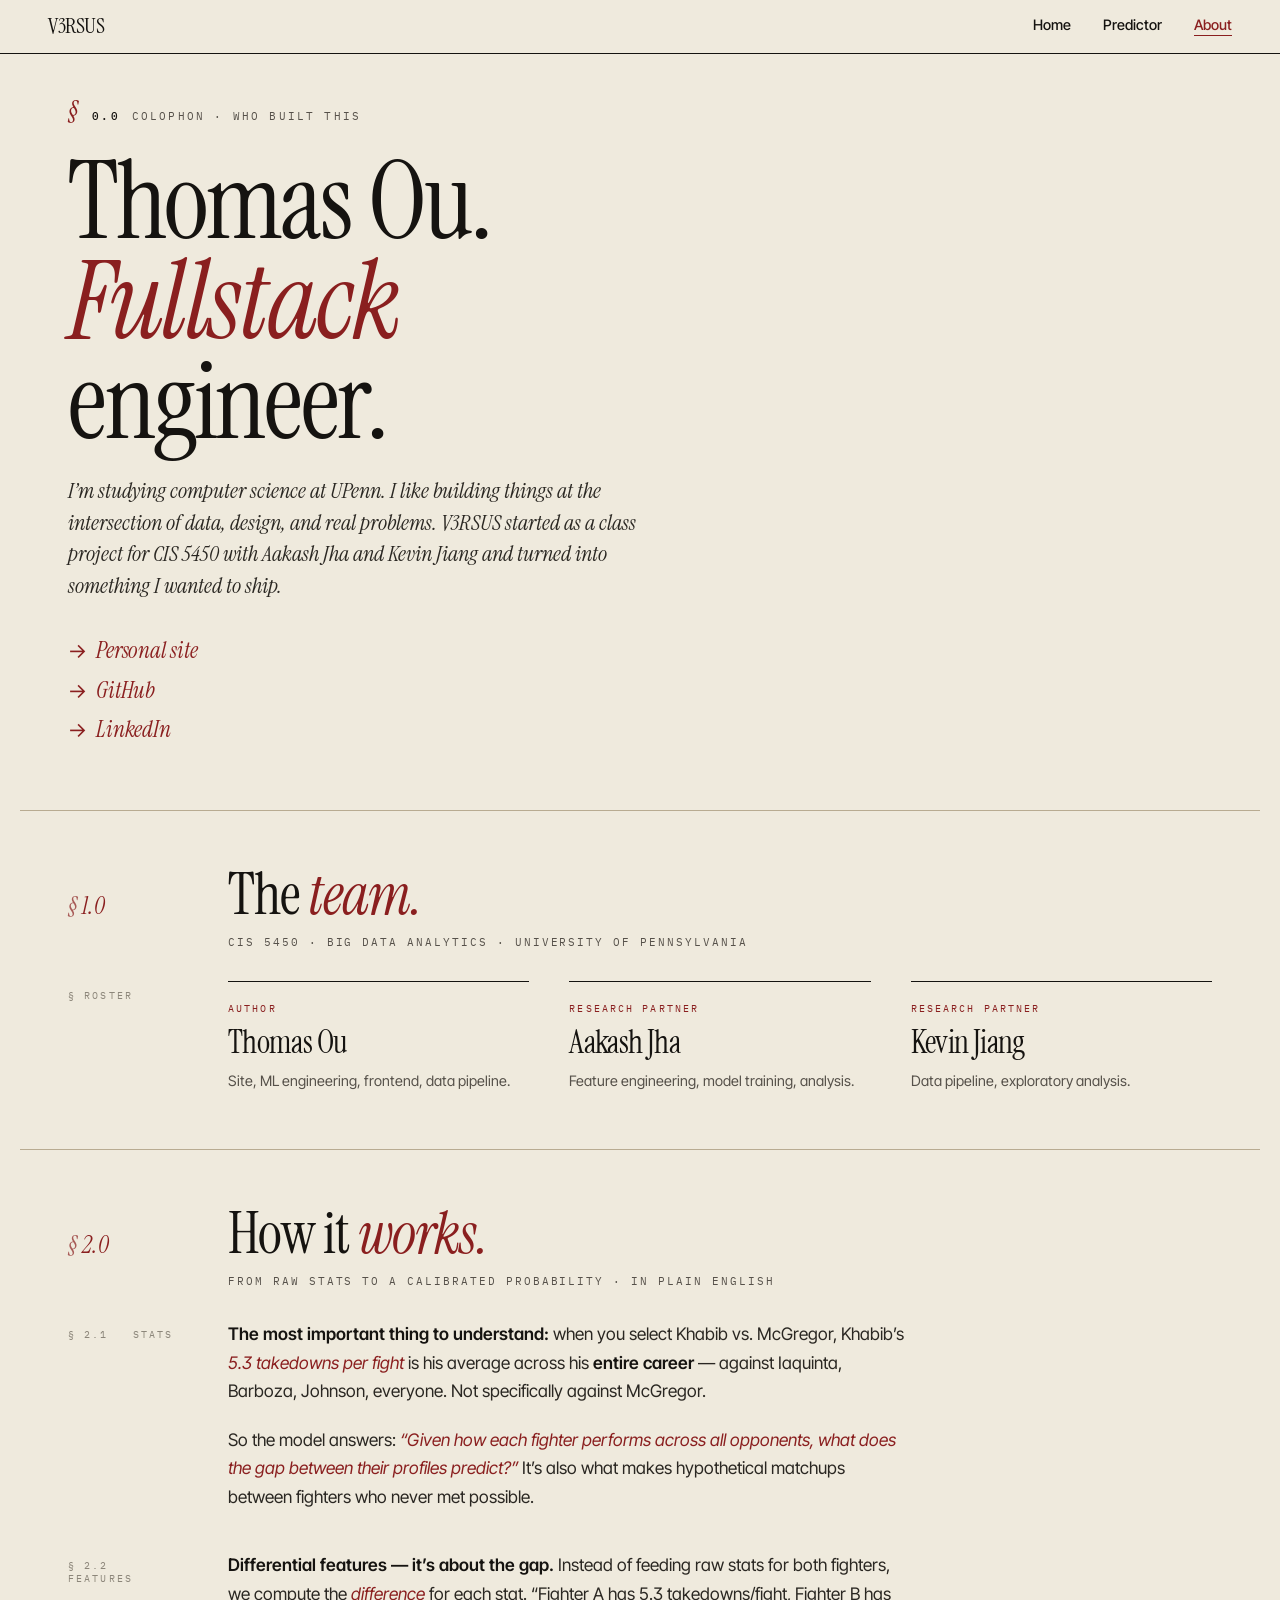
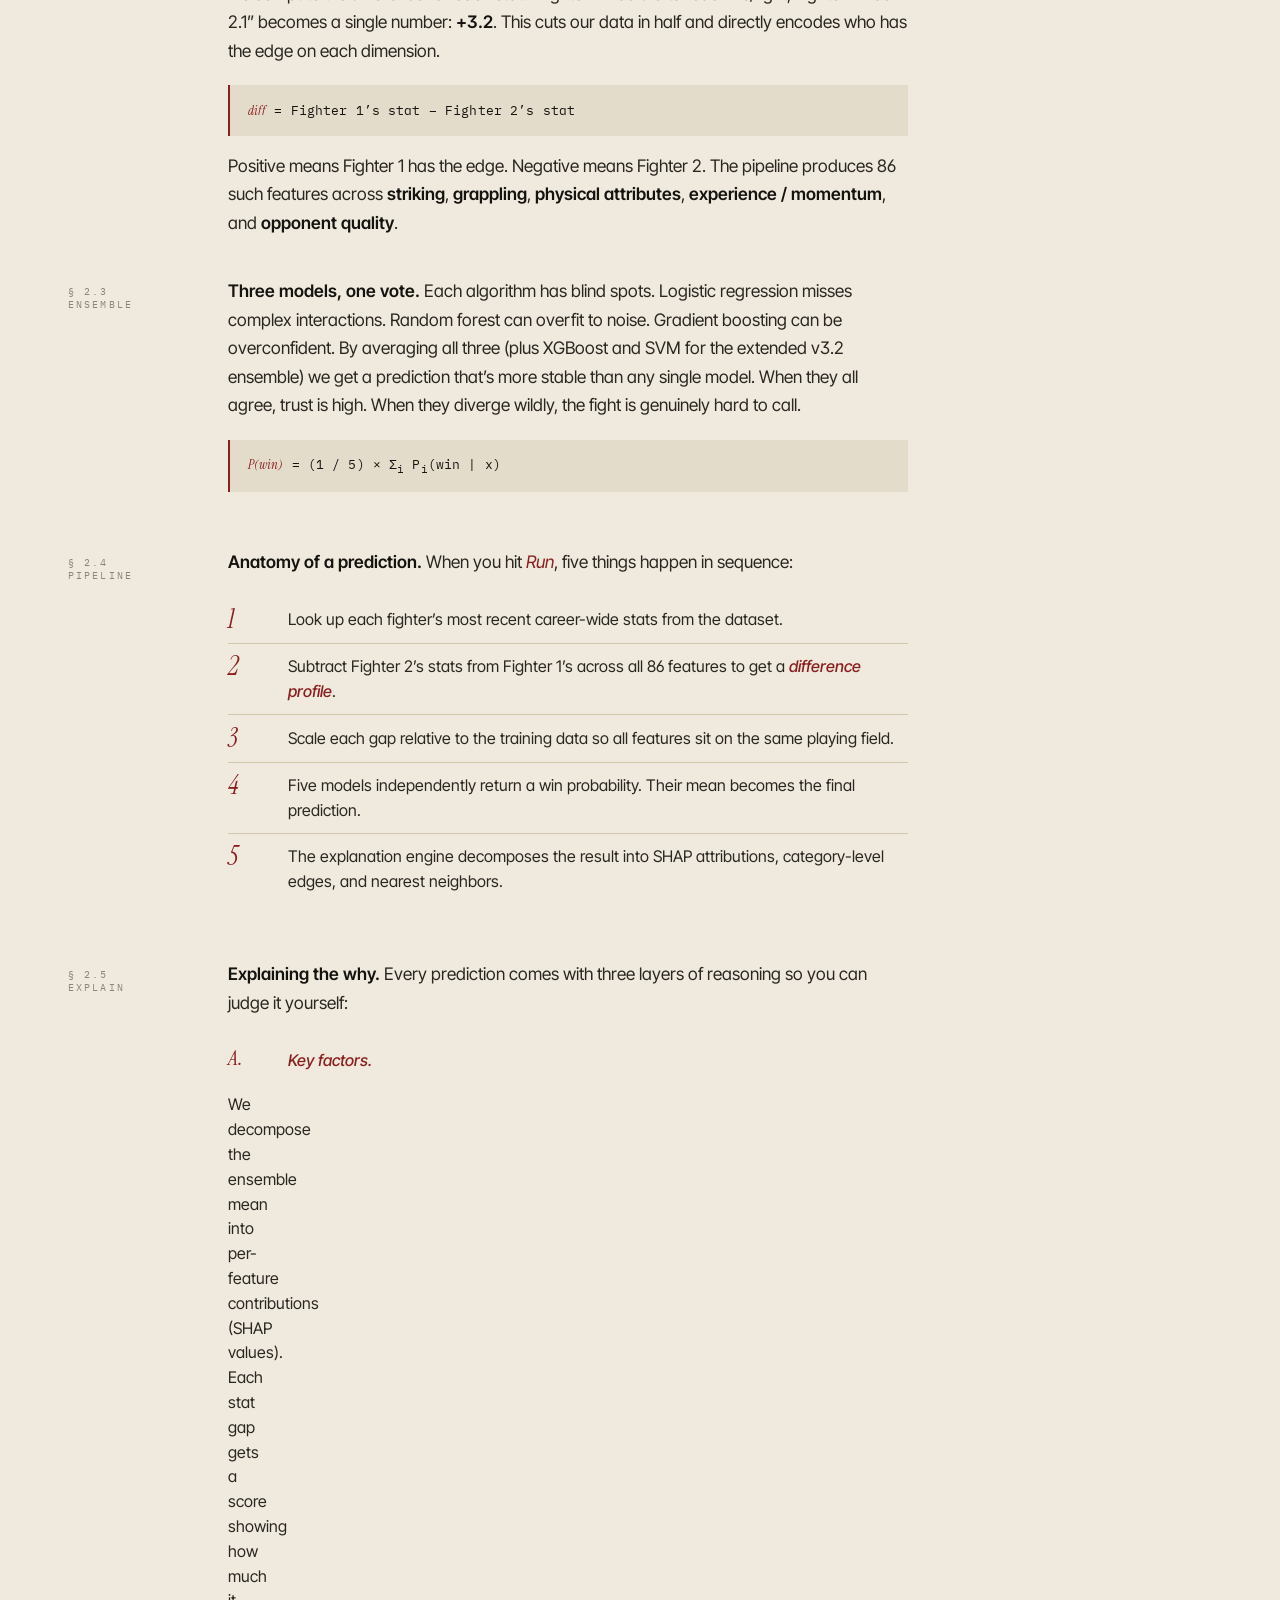
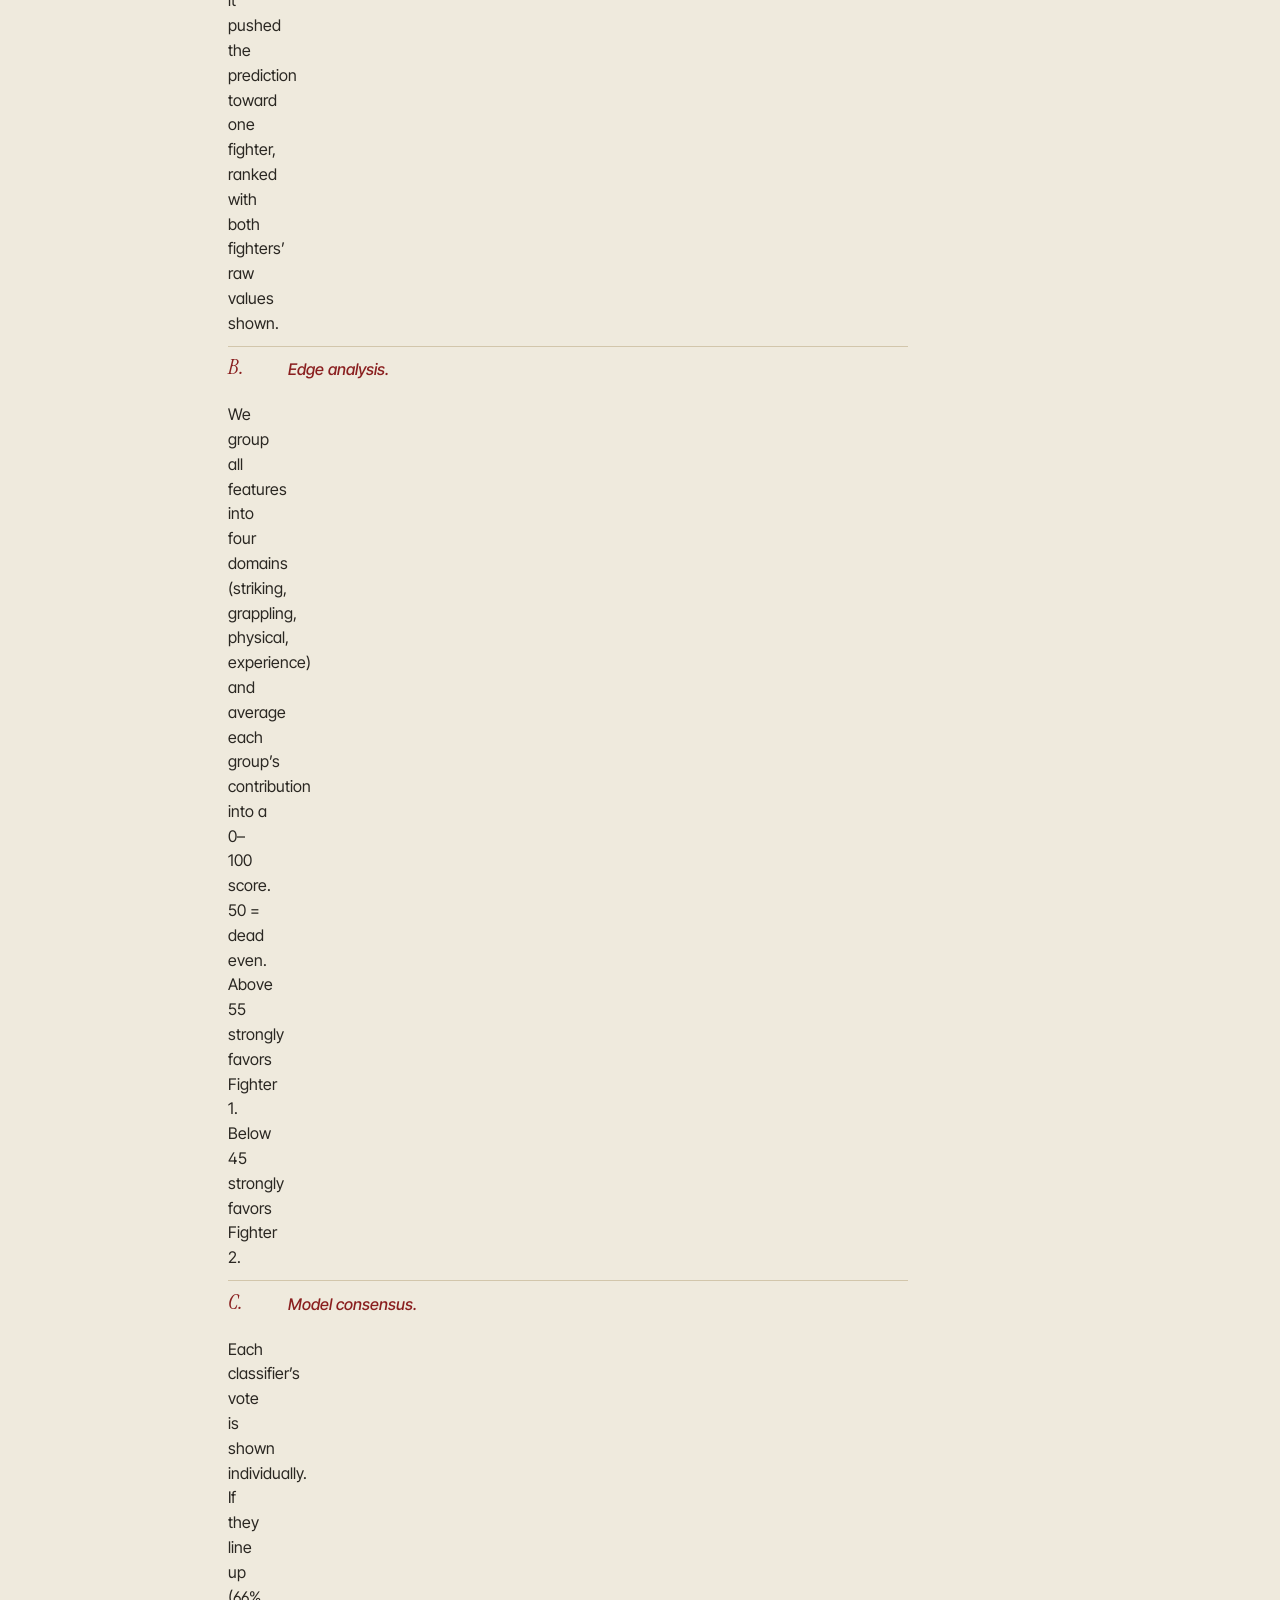
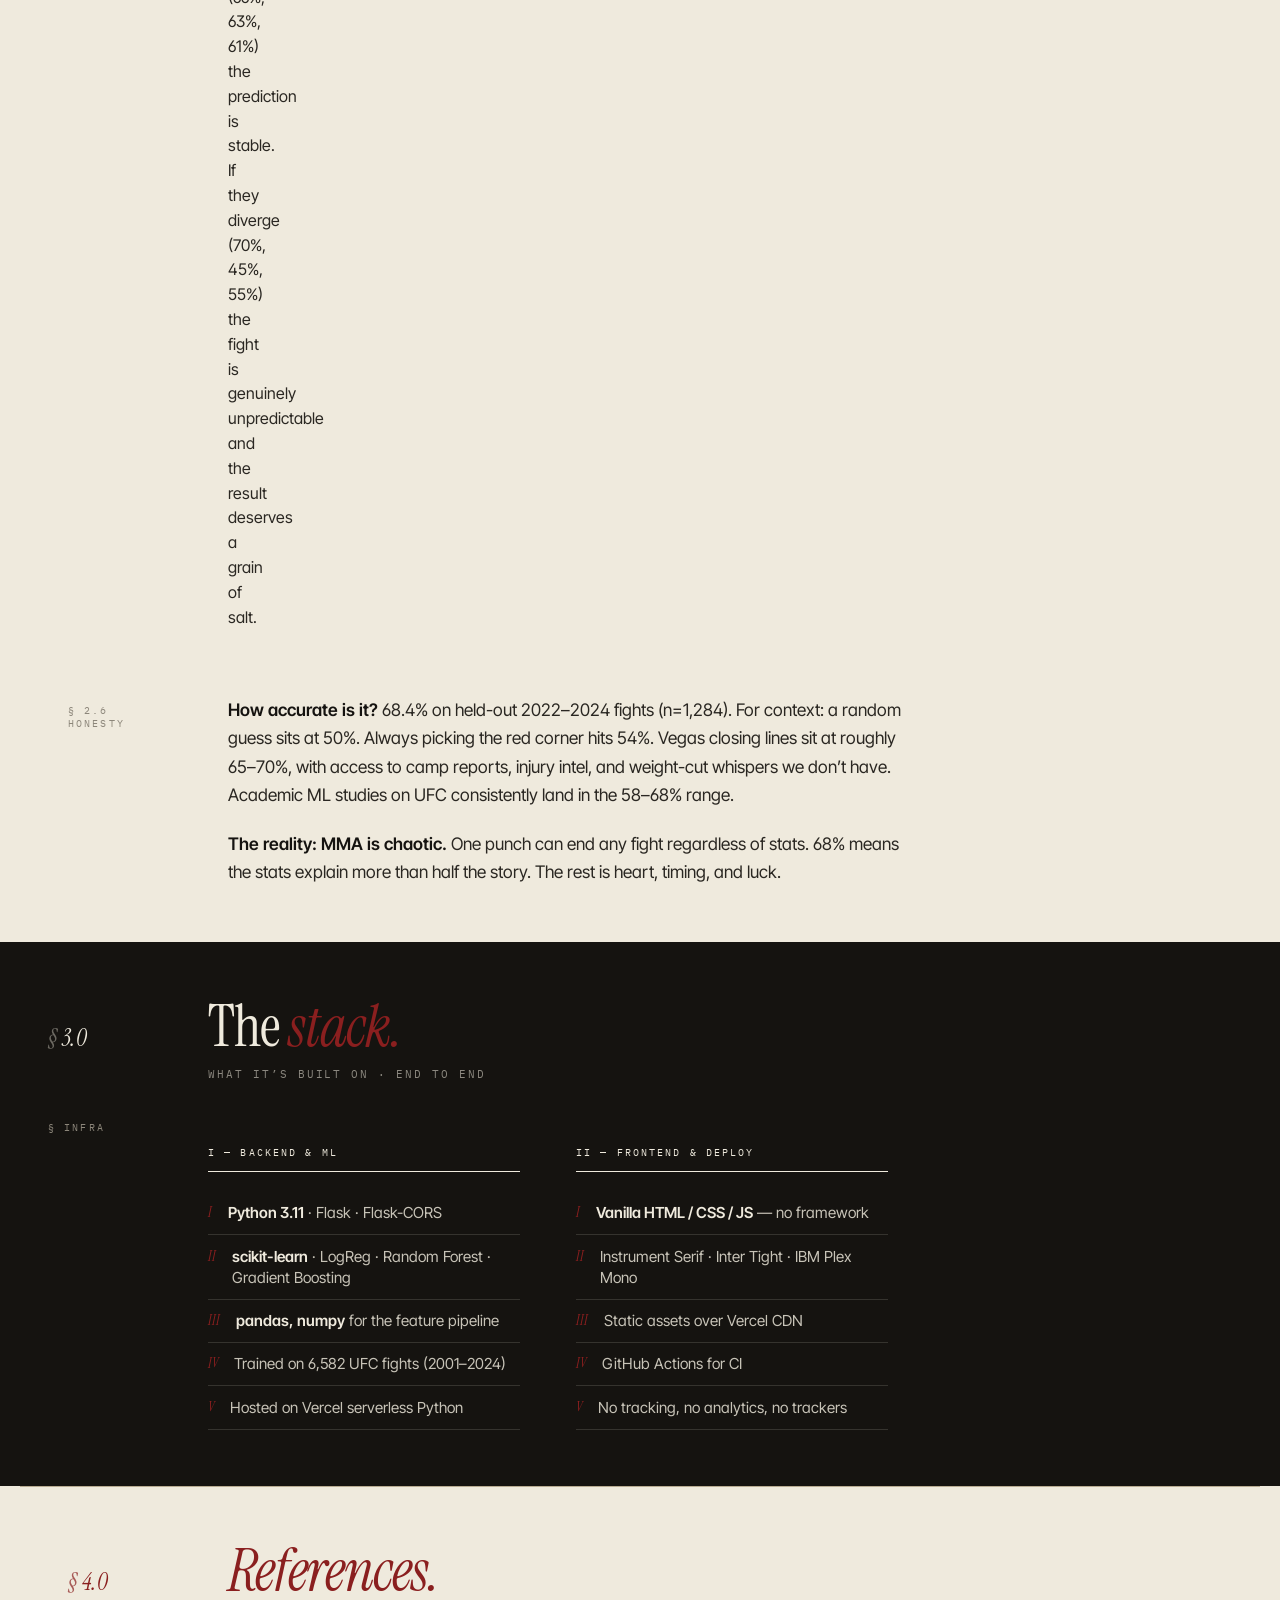
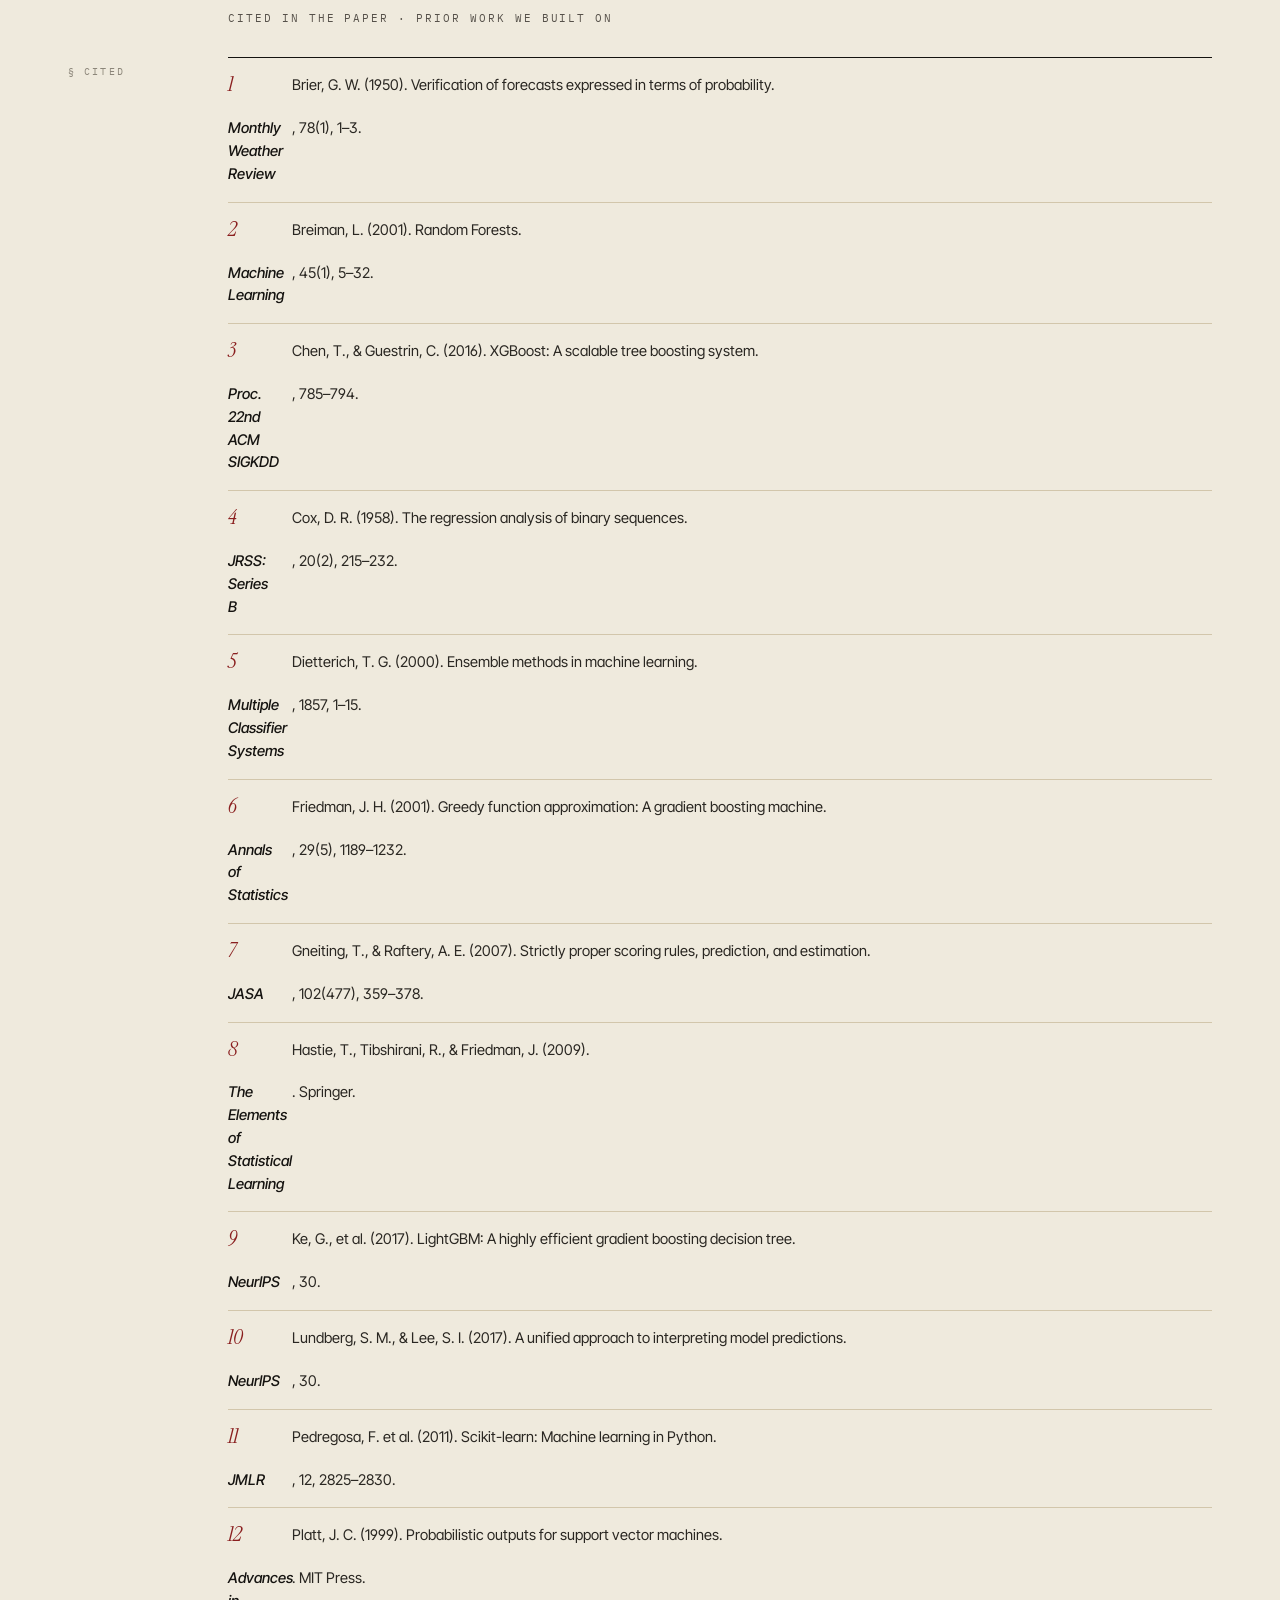
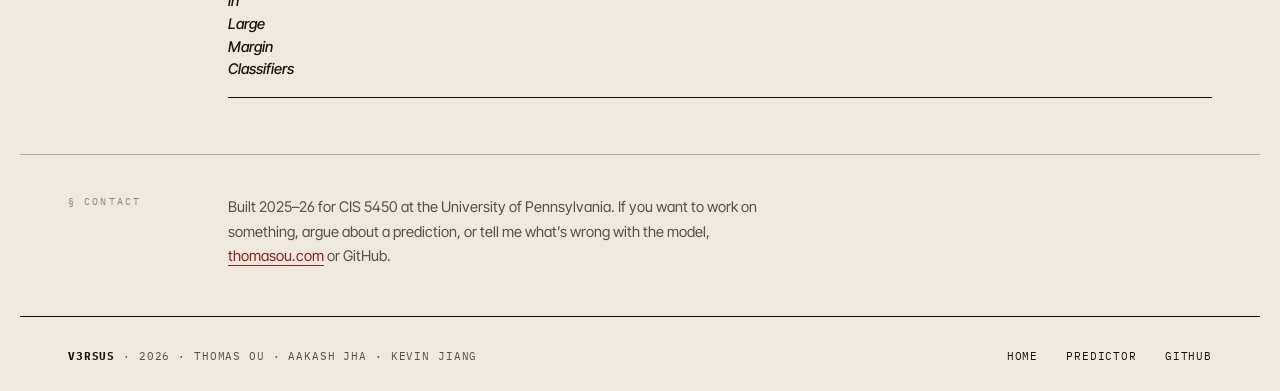
==== public/about.html @ 52c4ec08 "ui redesign" ====
<!DOCTYPE html>
<html lang="en">
<head>
    <meta charset="UTF-8">
    <meta name="viewport" content="width=device-width, initial-scale=1.0">
    <title>V3RSUS — About, How It Works, References</title>
    <meta name="description" content="About V3RSUS — the team, the methodology, the stack, and references.">
    <link rel="canonical" href="https://v3rsus.vercel.app/about.html">
    <meta property="og:title" content="V3RSUS — About">
    <meta property="og:description" content="About V3RSUS — the team, the methodology, the stack, and references.">
    <meta property="og:type" content="website">
    <meta property="og:url" content="https://v3rsus.vercel.app/about.html">
    <meta property="og:site_name" content="V3RSUS">
    <link rel="preconnect" href="https://fonts.googleapis.com">
    <link rel="preconnect" href="https://fonts.gstatic.com" crossorigin>
    <link href="https://fonts.googleapis.com/css2?family=IBM+Plex+Mono:wght@400;500;700&family=Instrument+Serif:ital@0;1&family=Inter+Tight:wght@400;500;600;700&display=swap" rel="stylesheet">
    <link rel="icon" type="image/svg+xml" href="icon.svg">
    <link rel="stylesheet" href="home.css">
    <script src="scroll-anim.js" defer></script>
</head>
<body>

<!-- MASTHEAD -->
<header class="mast">
    <a href="/" class="mast-brand">V3RSUS</a>
    <nav class="mast-nav">
        <a href="/">Home</a>
        <a href="predict.html">Predictor</a>
        <a href="about.html" class="current">About</a>
    </nav>
</header>


<!-- HERO -->
<section class="hero">
    <div class="hero-label">
        <span class="hero-label-sym">&sect;</span>
        <span class="hero-label-id">0.0</span>
        <span>Colophon &middot; Who Built This</span>
    </div>

    <h1 class="hero-title">
        Thomas Ou.<br>
        <em>Fullstack</em><br>
        engineer.
    </h1>

    <p class="hero-standfirst">
        I&rsquo;m studying computer science at UPenn. I like building things at the intersection of data, design, and real problems. V3RSUS started as a class project for CIS 5450 with Aakash Jha and Kevin Jiang and turned into something I wanted to ship.
    </p>

    <div class="hero-actions">
        <a href="https://thomasou.com" target="_blank" rel="noopener" class="link-big">Personal site</a>
        <a href="https://github.com/Smokeybear10" target="_blank" rel="noopener" class="link-big">GitHub</a>
        <a href="https://www.linkedin.com/in/thomasou0" target="_blank" rel="noopener" class="link-big">LinkedIn</a>
    </div>
</section>


<!-- § 1.0 — THE TEAM -->
<section class="spread reveal">
    <div class="spread-head">
        <div class="spread-num">1.0</div>
        <div>
            <h2 class="spread-headline">The <em>team.</em></h2>
            <div class="spread-sub">CIS 5450 &middot; Big Data Analytics &middot; University of Pennsylvania</div>
        </div>
    </div>

    <div class="spread-body">
        <span>&sect; roster</span>
        <div class="team-grid">
            <div class="team-card">
                <div class="team-role">Author</div>
                <div class="team-name">Thomas Ou</div>
                <div class="team-note">Site, ML engineering, frontend, data pipeline.</div>
            </div>
            <div class="team-card">
                <div class="team-role">Research Partner</div>
                <div class="team-name">Aakash Jha</div>
                <div class="team-note">Feature engineering, model training, analysis.</div>
            </div>
            <div class="team-card">
                <div class="team-role">Research Partner</div>
                <div class="team-name">Kevin Jiang</div>
                <div class="team-note">Data pipeline, exploratory analysis.</div>
            </div>
        </div>
    </div>
</section>


<!-- § 2.0 — HOW IT WORKS -->
<section class="spread reveal">
    <div class="spread-head">
        <div class="spread-num">2.0</div>
        <div>
            <h2 class="spread-headline">How it <em>works.</em></h2>
            <div class="spread-sub">from raw stats to a calibrated probability &middot; in plain english</div>
        </div>
    </div>

    <div class="spread-body">
        <span>&sect; 2.1 &nbsp; stats</span>
        <div class="prose">
            <p>
                <strong>The most important thing to understand:</strong> when you select Khabib vs. McGregor, Khabib&rsquo;s <em>5.3 takedowns per fight</em> is his average across his <strong>entire career</strong> &mdash; against Iaquinta, Barboza, Johnson, everyone. Not specifically against McGregor.
            </p>
            <p>
                So the model answers: <em>&ldquo;Given how each fighter performs across all opponents, what does the gap between their profiles predict?&rdquo;</em> It&rsquo;s also what makes hypothetical matchups between fighters who never met possible.
            </p>
        </div>
    </div>

    <div class="spread-body" style="margin-top: 2.5rem">
        <span>&sect; 2.2 &nbsp; features</span>
        <div class="prose">
            <p>
                <strong>Differential features &mdash; it&rsquo;s about the gap.</strong> Instead of feeding raw stats for both fighters, we compute the <em>difference</em> for each stat. &ldquo;Fighter A has 5.3 takedowns/fight, Fighter B has 2.1&rdquo; becomes a single number: <strong>+3.2</strong>. This cuts our data in half and directly encodes who has the edge on each dimension.
            </p>
            <div class="meth-formula" style="margin: 1rem 0;"><span>diff</span> = Fighter 1&rsquo;s stat &minus; Fighter 2&rsquo;s stat</div>
            <p>
                Positive means Fighter 1 has the edge. Negative means Fighter 2. The pipeline produces 86 such features across <strong>striking</strong>, <strong>grappling</strong>, <strong>physical attributes</strong>, <strong>experience / momentum</strong>, and <strong>opponent quality</strong>.
            </p>
        </div>
    </div>

    <div class="spread-body" style="margin-top: 2.5rem">
        <span>&sect; 2.3 &nbsp; ensemble</span>
        <div class="prose">
            <p>
                <strong>Three models, one vote.</strong> Each algorithm has blind spots. Logistic regression misses complex interactions. Random forest can overfit to noise. Gradient boosting can be overconfident. By averaging all three (plus XGBoost and SVM for the extended v3.2 ensemble) we get a prediction that&rsquo;s more stable than any single model. When they all agree, trust is high. When they diverge wildly, the fight is genuinely hard to call.
            </p>
            <div class="meth-formula" style="margin: 1rem 0;"><span>P(win)</span> = (1 / 5) &times; &Sigma;<sub>i</sub> P<sub>i</sub>(win | x)</div>
        </div>
    </div>

    <div class="spread-body" style="margin-top: 2.5rem">
        <span>&sect; 2.4 &nbsp; pipeline</span>
        <div class="prose">
            <p>
                <strong>Anatomy of a prediction.</strong> When you hit <em>Run</em>, five things happen in sequence:
            </p>
            <ol class="numbered-list">
                <li><span>Look up each fighter&rsquo;s most recent career-wide stats from the dataset.</span></li>
                <li><span>Subtract Fighter 2&rsquo;s stats from Fighter 1&rsquo;s across all 86 features to get a <em>difference profile</em>.</span></li>
                <li><span>Scale each gap relative to the training data so all features sit on the same playing field.</span></li>
                <li><span>Five models independently return a win probability. Their mean becomes the final prediction.</span></li>
                <li><span>The explanation engine decomposes the result into SHAP attributions, category-level edges, and nearest neighbors.</span></li>
            </ol>
        </div>
    </div>

    <div class="spread-body" style="margin-top: 2.5rem">
        <span>&sect; 2.5 &nbsp; explain</span>
        <div class="prose">
            <p>
                <strong>Explaining the why.</strong> Every prediction comes with three layers of reasoning so you can judge it yourself:
            </p>
            <ul class="lettered-list">
                <li><em>Key factors.</em> We decompose the ensemble mean into per-feature contributions (SHAP values). Each stat gap gets a score showing how much it pushed the prediction toward one fighter, ranked with both fighters&rsquo; raw values shown.</li>
                <li><em>Edge analysis.</em> We group all features into four domains (striking, grappling, physical, experience) and average each group&rsquo;s contribution into a 0&ndash;100 score. 50 = dead even. Above 55 strongly favors Fighter 1. Below 45 strongly favors Fighter 2.</li>
                <li><em>Model consensus.</em> Each classifier&rsquo;s vote is shown individually. If they line up (66%, 63%, 61%) the prediction is stable. If they diverge (70%, 45%, 55%) the fight is genuinely unpredictable and the result deserves a grain of salt.</li>
            </ul>
        </div>
    </div>

    <div class="spread-body" style="margin-top: 2.5rem">
        <span>&sect; 2.6 &nbsp; honesty</span>
        <div class="prose">
            <p>
                <strong>How accurate is it?</strong> 68.4% on held-out 2022&ndash;2024 fights (n=1,284). For context: a random guess sits at 50%. Always picking the red corner hits 54%. Vegas closing lines sit at roughly 65&ndash;70%, with access to camp reports, injury intel, and weight-cut whispers we don&rsquo;t have. Academic ML studies on UFC consistently land in the 58&ndash;68% range.
            </p>
            <p>
                <strong>The reality: MMA is chaotic.</strong> One punch can end any fight regardless of stats. 68% means the stats explain more than half the story. The rest is heart, timing, and luck.
            </p>
        </div>
    </div>
</section>


<!-- § 3.0 — THE STACK -->
<section class="spread dark reveal">
    <div class="dark-inner">
        <div class="spread-head">
            <div class="spread-num">3.0</div>
            <div>
                <h2 class="spread-headline">The <em>stack.</em></h2>
                <div class="spread-sub">what it&rsquo;s built on &middot; end to end</div>
            </div>
        </div>

        <div class="spread-body">
            <span>&sect; infra</span>
            <div class="prose">
                <div class="meth">
                    <div class="meth-col">
                        <div class="meth-col-label">I &mdash; Backend &amp; ML</div>
                        <ul class="meth-list">
                            <li><span><b>Python 3.11</b> &middot; Flask &middot; Flask-CORS</span></li>
                            <li><span><b>scikit-learn</b> &middot; LogReg &middot; Random Forest &middot; Gradient Boosting</span></li>
                            <li><span><b>pandas, numpy</b> for the feature pipeline</span></li>
                            <li><span>Trained on 6,582 UFC fights (2001&ndash;2024)</span></li>
                            <li><span>Hosted on Vercel serverless Python</span></li>
                        </ul>
                    </div>
                    <div class="meth-col">
                        <div class="meth-col-label">II &mdash; Frontend &amp; Deploy</div>
                        <ul class="meth-list">
                            <li><span><b>Vanilla HTML / CSS / JS</b> &mdash; no framework</span></li>
                            <li><span>Instrument Serif &middot; Inter Tight &middot; IBM Plex Mono</span></li>
                            <li><span>Static assets over Vercel CDN</span></li>
                            <li><span>GitHub Actions for CI</span></li>
                            <li><span>No tracking, no analytics, no trackers</span></li>
                        </ul>
                    </div>
                </div>
            </div>
        </div>
    </div>
</section>


<!-- § 4.0 — REFERENCES -->
<section class="spread reveal" id="references">
    <div class="spread-head">
        <div class="spread-num">4.0</div>
        <div>
            <h2 class="spread-headline"><em>References.</em></h2>
            <div class="spread-sub">cited in the paper &middot; prior work we built on</div>
        </div>
    </div>

    <div class="spread-body">
        <span>&sect; cited</span>
        <ol class="refs">
            <li>Brier, G. W. (1950). Verification of forecasts expressed in terms of probability. <em>Monthly Weather Review</em>, 78(1), 1&ndash;3.</li>
            <li>Breiman, L. (2001). Random Forests. <em>Machine Learning</em>, 45(1), 5&ndash;32.</li>
            <li>Chen, T., &amp; Guestrin, C. (2016). XGBoost: A scalable tree boosting system. <em>Proc. 22nd ACM SIGKDD</em>, 785&ndash;794.</li>
            <li>Cox, D. R. (1958). The regression analysis of binary sequences. <em>JRSS: Series B</em>, 20(2), 215&ndash;232.</li>
            <li>Dietterich, T. G. (2000). Ensemble methods in machine learning. <em>Multiple Classifier Systems</em>, 1857, 1&ndash;15.</li>
            <li>Friedman, J. H. (2001). Greedy function approximation: A gradient boosting machine. <em>Annals of Statistics</em>, 29(5), 1189&ndash;1232.</li>
            <li>Gneiting, T., &amp; Raftery, A. E. (2007). Strictly proper scoring rules, prediction, and estimation. <em>JASA</em>, 102(477), 359&ndash;378.</li>
            <li>Hastie, T., Tibshirani, R., &amp; Friedman, J. (2009). <em>The Elements of Statistical Learning</em>. Springer.</li>
            <li>Ke, G., et al. (2017). LightGBM: A highly efficient gradient boosting decision tree. <em>NeurIPS</em>, 30.</li>
            <li>Lundberg, S. M., &amp; Lee, S. I. (2017). A unified approach to interpreting model predictions. <em>NeurIPS</em>, 30.</li>
            <li>Pedregosa, F. et al. (2011). Scikit-learn: Machine learning in Python. <em>JMLR</em>, 12, 2825&ndash;2830.</li>
            <li>Platt, J. C. (1999). Probabilistic outputs for support vector machines. <em>Advances in Large Margin Classifiers</em>. MIT Press.</li>
        </ol>
    </div>
</section>


<!-- COLOPHON -->
<aside class="colophon">
    <span class="colophon-tag">&sect; contact</span>
    <div class="colophon-body">
        <p>Built 2025&ndash;26 for CIS 5450 at the University of Pennsylvania. If you want to work on something, argue about a prediction, or tell me what&rsquo;s wrong with the model, <a href="https://thomasou.com">thomasou.com</a> or GitHub.</p>
    </div>
</aside>


<!-- FOOTER -->
<footer>
    <div>
        <b>V3RSUS</b> &middot; 2026 &middot; Thomas Ou &middot; Aakash Jha &middot; Kevin Jiang
    </div>
    <div>
        <a href="/">Home</a>
        <a href="predict.html">Predictor</a>
        <a href="https://github.com/Smokeybear10">GitHub</a>
    </div>
</footer>

</body>
</html>
---- public/home.css ----
/* ==============================================
   V3RSUS — its own thing
   editorial, typographic, one-accent,
   hairline rules instead of black slabs
   ============================================== */

:root {
    --paper: #efeadd;
    --paper-deep: #e4dcca;
    --paper-warm: #f5f0e3;

    --ink: #151310;
    --ink-soft: #2a2722;
    --ink-mid: #56514a;
    --ink-faint: #8c867a;

    --rule: #b8ab91;
    --rule-soft: #d2c6ab;

    --accent: #8a1f1f;
    --accent-soft: #b03a3a;
    --indigo: #1a2a47;
    --olive: #5c5624;

    --display: 'Instrument Serif', 'Playfair Display', Georgia, serif;
    --sans: 'Inter Tight', -apple-system, BlinkMacSystemFont, sans-serif;
    --mono: 'IBM Plex Mono', ui-monospace, 'SF Mono', monospace;
}

*, *::before, *::after { box-sizing: border-box; margin: 0; padding: 0; }

html {
    font-size: 16px;
    scroll-behavior: smooth;
    -webkit-font-smoothing: antialiased;
    -moz-osx-font-smoothing: grayscale;
    text-rendering: optimizeLegibility;
}

body {
    background: var(--paper);
    color: var(--ink);
    font-family: var(--sans);
    font-feature-settings: "ss01", "cv11";
    min-height: 100vh;
}

a { color: var(--accent); text-underline-offset: 4px; }
a:hover { color: var(--ink); }

::selection { background: var(--accent); color: var(--paper); }


/* ---- MASTHEAD ---- */
.mast {
    display: flex;
    justify-content: space-between;
    align-items: center;
    gap: 2rem;
    padding: 0.95rem 3rem;
    border-bottom: 1px solid var(--ink);
    position: sticky;
    top: 0;
    background: var(--paper);
    z-index: 50;
}

.mast-brand {
    font-family: var(--display);
    font-weight: 400;
    font-size: 1.4rem;
    letter-spacing: -0.02em;
    color: var(--ink);
    text-decoration: none;
    line-height: 1;
}
.mast-brand em {
    font-style: italic;
    color: var(--accent);
}
.mast-brand:hover { color: var(--accent); }

.mast-nav {
    display: flex;
    gap: 2rem;
    font-family: var(--sans);
    font-size: 0.9rem;
    font-weight: 500;
    letter-spacing: 0;
    text-transform: none;
}
.mast-nav a {
    color: var(--ink);
    text-decoration: none;
    position: relative;
    padding-bottom: 3px;
    transition: color 0.15s;
}
.mast-nav a::after {
    content: '';
    position: absolute;
    left: 0; right: 0; bottom: 0;
    height: 1px;
    background: var(--accent);
    transform: scaleX(0);
    transform-origin: left;
    transition: transform 0.3s cubic-bezier(0.22, 1, 0.36, 1);
}
.mast-nav a:hover { color: var(--accent); }
.mast-nav a:hover::after { transform: scaleX(1); }
.mast-nav a.current {
    color: var(--accent);
}
.mast-nav a.current::after {
    transform: scaleX(1);
}


/* ---- HERO ---- */
.hero {
    padding: 3rem 3rem 4rem;
    max-width: 1240px;
    margin: 0 auto;
}
.hero-label {
    display: flex;
    align-items: baseline;
    gap: 0.75rem;
    font-family: var(--mono);
    font-size: 0.68rem;
    letter-spacing: 0.2em;
    text-transform: uppercase;
    color: var(--ink-mid);
    margin-bottom: 1.75rem;
}
.hero-label-sym {
    font-family: var(--display);
    font-style: italic;
    font-size: 1.6rem;
    color: var(--accent);
    line-height: 0.8;
    font-weight: 400;
}
.hero-label-id {
    color: var(--ink);
    font-weight: 500;
}

.hero-title {
    font-family: var(--display);
    font-weight: 400;
    font-size: clamp(3.2rem, 8.5vw, 7.5rem);
    line-height: 0.92;
    letter-spacing: -0.022em;
    color: var(--ink);
    max-width: 11.5ch;
    margin-bottom: 1.5rem;
}
.hero-title em {
    font-style: italic;
    color: var(--accent);
}
.hero-title .dash {
    color: var(--accent);
    font-style: italic;
    margin: 0 0.1em;
}

.hero-standfirst {
    font-family: var(--display);
    font-style: italic;
    font-weight: 400;
    font-size: clamp(1.25rem, 1.7vw, 1.5rem);
    line-height: 1.45;
    color: var(--ink-soft);
    max-width: 58ch;
    margin-bottom: 2rem;
}

.hero-meta {
    display: grid;
    grid-template-columns: repeat(3, auto);
    gap: 0 3rem;
    border-top: 1px solid var(--rule);
    padding-top: 1.1rem;
    margin-bottom: 1.75rem;
    max-width: 960px;
}
.hero-meta-cell { padding: 0.25rem 0; }
.hm-label {
    font-family: var(--mono);
    font-size: 0.6rem;
    letter-spacing: 0.2em;
    text-transform: uppercase;
    color: var(--ink-faint);
    margin-bottom: 0.35rem;
}
.hm-value {
    font-family: var(--display);
    font-weight: 400;
    font-size: 1.35rem;
    line-height: 1.2;
    color: var(--ink);
    letter-spacing: -0.015em;
}
.hm-value em {
    font-style: italic;
    color: var(--accent);
    letter-spacing: 0;
}
.hm-value small {
    display: block;
    font-family: var(--mono);
    font-size: 0.62rem;
    letter-spacing: 0.08em;
    color: var(--ink-mid);
    margin-top: 0.3rem;
    text-transform: none;
}

.hero-actions {
    display: flex;
    flex-direction: column;
    align-items: flex-start;
    gap: 0.3rem;
}
.link-big {
    font-family: var(--display);
    font-style: italic;
    font-weight: 400;
    font-size: clamp(1.15rem, 1.8vw, 1.55rem);
    color: var(--accent);
    text-decoration: none;
    line-height: 1.5;
    letter-spacing: -0.01em;
    transition: color 0.15s, transform 0.25s cubic-bezier(0.22, 1, 0.36, 1);
    display: inline-flex;
    align-items: baseline;
    gap: 0.6rem;
}
.link-big::before {
    content: '\2192';
    font-style: normal;
    font-family: var(--sans);
    font-size: 0.9em;
    color: var(--accent);
    transition: transform 0.25s cubic-bezier(0.22, 1, 0.36, 1);
}
.link-big:hover { color: var(--ink); }
.link-big:hover::before { transform: translateX(6px); color: var(--ink); }


/* ---- SPREAD (paper-like section) ---- */
.spread {
    padding: 3.5rem 3rem 3.5rem;
    max-width: 1240px;
    margin: 0 auto;
    border-top: 1px solid var(--rule);
}
.spread.dark { background: var(--ink); color: var(--paper); border-top-color: var(--ink); max-width: none; }
.dark-inner { max-width: 1240px; margin: 0 auto; }

.spread-head {
    display: grid;
    grid-template-columns: 120px 1fr;
    gap: 2.5rem;
    align-items: baseline;
    margin-bottom: 2rem;
}
.spread-num {
    font-family: var(--display);
    font-style: italic;
    font-weight: 400;
    font-size: 1.5rem;
    color: var(--accent);
    letter-spacing: 0.01em;
    white-space: nowrap;
}
.spread.dark .spread-num { color: var(--paper); opacity: 0.5; }
.spread-num::before {
    content: '§';
    margin-right: 0.3rem;
    color: var(--accent);
    opacity: 0.7;
}
.spread.dark .spread-num::before { color: var(--paper); opacity: 0.4; }

.spread-headline {
    font-family: var(--display);
    font-weight: 400;
    font-size: clamp(2.2rem, 4.5vw, 3.6rem);
    line-height: 0.98;
    letter-spacing: -0.02em;
    color: var(--ink);
    max-width: 16ch;
}
.spread.dark .spread-headline { color: var(--paper); }
.spread-headline em { font-style: italic; color: var(--accent); }

.spread-sub {
    font-family: var(--mono);
    font-size: 0.68rem;
    letter-spacing: 0.18em;
    text-transform: uppercase;
    color: var(--ink-mid);
    margin-top: 0.75rem;
}
.spread.dark .spread-sub { color: rgba(239,234,221,0.55); }

.spread-body {
    display: grid;
    grid-template-columns: 120px 1fr;
    gap: 2.5rem;
}
.spread-body > *:first-child {
    font-family: var(--mono);
    font-size: 0.6rem;
    letter-spacing: 0.22em;
    text-transform: uppercase;
    color: var(--ink-faint);
    padding-top: 0.5rem;
}
.prose {
    font-family: var(--sans);
    font-size: 1.08rem;
    line-height: 1.65;
    color: var(--ink-soft);
    max-width: 68ch;
}
.spread.dark .prose { color: rgba(239,234,221,0.82); }
.prose p { margin-bottom: 1.25rem; }
.prose p:last-child { margin-bottom: 0; }
.prose strong { color: var(--ink); font-weight: 600; }
.spread.dark .prose strong { color: var(--paper); }
.prose em { color: var(--accent); font-style: italic; }
.prose a {
    color: var(--accent);
    text-decoration: underline;
    text-decoration-thickness: 1px;
    text-underline-offset: 4px;
}
.prose a:hover { background: var(--accent); color: var(--paper); text-decoration: none; }
.spread.dark .prose a { color: var(--paper); text-decoration-color: var(--accent-soft); }
.spread.dark .prose a:hover { background: var(--paper); color: var(--ink); }


/* ---- ABSTRACT ---- */
.abstract {
    display: grid;
    grid-template-columns: 120px 1fr;
    gap: 2.5rem;
    align-items: baseline;
}
.abstract-tag {
    font-family: var(--mono);
    font-size: 0.6rem;
    letter-spacing: 0.22em;
    text-transform: uppercase;
    color: var(--ink-faint);
    padding-top: 0.6rem;
}
.abstract-body {
    font-family: var(--sans);
    font-size: 1.15rem;
    line-height: 1.7;
    color: var(--ink-soft);
    max-width: 64ch;
}
.abstract-body::first-letter {
    font-family: var(--display);
    font-style: italic;
    font-weight: 400;
    font-size: 4.6rem;
    line-height: 0.8;
    float: left;
    color: var(--accent);
    margin: 0.15rem 0.55rem -0.1rem 0;
}
.abstract-body strong { color: var(--ink); font-weight: 600; }
.abstract-body .metric {
    font-family: var(--display);
    font-style: italic;
    font-weight: 400;
    color: var(--accent);
    font-size: 1.25em;
    letter-spacing: -0.01em;
}

.keywords {
    grid-column: 2;
    margin-top: 2rem;
    padding-top: 1.25rem;
    border-top: 1px solid var(--rule);
    font-family: var(--mono);
    font-size: 0.66rem;
    letter-spacing: 0.08em;
    color: var(--ink-mid);
    line-height: 1.8;
}
.keywords-label {
    font-weight: 700;
    color: var(--ink);
    text-transform: uppercase;
    letter-spacing: 0.2em;
    margin-right: 0.75rem;
}
.keyword-pill { color: var(--ink-soft); }
.keyword-pill::after { content: ' \00B7'; color: var(--rule); margin: 0 0.2rem; }
.keyword-pill:last-child::after { content: ''; }


/* ---- KEY FIGURES: inline metric band, no color blocks ---- */
.metrics {
    display: grid;
    grid-template-columns: 120px 1fr;
    gap: 2.5rem;
    padding: 0;
    border-top: 1px solid var(--ink);
    border-bottom: 1px solid var(--ink);
}
.metrics-tag {
    font-family: var(--mono);
    font-size: 0.6rem;
    letter-spacing: 0.22em;
    text-transform: uppercase;
    color: var(--ink-faint);
    padding: 2rem 0;
    align-self: center;
}
.metrics-grid {
    display: grid;
    grid-template-columns: repeat(5, 1fr);
    border-left: 1px solid var(--rule);
}
.metric-cell {
    padding: 2.25rem 1.25rem;
    border-right: 1px solid var(--rule);
    display: flex;
    flex-direction: column;
    gap: 0.5rem;
    position: relative;
}
.metric-cell:last-child { border-right: none; }
.metric-val {
    font-family: var(--display);
    font-weight: 400;
    font-size: clamp(2.4rem, 4vw, 3.6rem);
    line-height: 0.9;
    letter-spacing: -0.04em;
    color: var(--ink);
    font-variant-numeric: lining-nums tabular-nums;
}
.metric-val em { font-style: italic; color: var(--accent); }
.metric-label {
    font-family: var(--mono);
    font-size: 0.62rem;
    letter-spacing: 0.16em;
    text-transform: uppercase;
    color: var(--ink-mid);
}
.metric-sub {
    font-family: var(--sans);
    font-style: italic;
    font-size: 0.72rem;
    color: var(--ink-faint);
}


/* ---- CALIBRATION CHART: thin line, not bars ---- */
.chart {
    margin: 2.5rem 0 1rem;
}
.chart-frame {
    position: relative;
    height: 200px;
    border-bottom: 1px solid var(--ink);
    border-left: 1px solid var(--ink);
    padding: 1rem 0 0 0;
}
.chart-frame.dark-chart { border-color: var(--paper); }
.chart-grid {
    position: absolute;
    inset: 0;
    display: grid;
    grid-template-rows: repeat(5, 1fr);
    pointer-events: none;
}
.chart-grid span {
    border-top: 1px dashed var(--rule-soft);
    font-family: var(--mono);
    font-size: 0.52rem;
    color: var(--ink-faint);
    padding-left: 0.4rem;
    padding-top: 0.15rem;
}
.spread.dark .chart-grid span { border-top-color: rgba(239,234,221,0.15); color: rgba(239,234,221,0.4); }

.chart-dots {
    position: relative;
    height: 100%;
}
.chart-dot {
    position: absolute;
    transform: translate(-50%, 50%);
    width: 8px;
    height: 8px;
    background: var(--ink);
    border-radius: 50%;
}
.spread.dark .chart-dot { background: var(--paper); }
.chart-dot.hi {
    background: var(--accent);
    width: 14px;
    height: 14px;
    box-shadow: 0 0 0 4px var(--paper);
}
.spread.dark .chart-dot.hi { box-shadow: 0 0 0 4px var(--ink); }
.chart-line {
    position: absolute;
    inset: 0;
    pointer-events: none;
}
.chart-xlabels {
    display: grid;
    grid-template-columns: repeat(5, 1fr);
    padding-top: 0.75rem;
    font-family: var(--mono);
    font-size: 0.58rem;
    letter-spacing: 0.1em;
    text-transform: uppercase;
    color: var(--ink-mid);
}
.chart-xlabels span { text-align: center; }
.chart-xlabels span.hi { color: var(--accent); font-weight: 700; }
.spread.dark .chart-xlabels span { color: rgba(239,234,221,0.55); }

.fig-caption {
    font-family: var(--sans);
    font-style: italic;
    font-size: 0.88rem;
    color: var(--ink-mid);
    line-height: 1.55;
    margin-top: 1.5rem;
    padding-left: 1.25rem;
    border-left: 2px solid var(--accent);
    max-width: 60ch;
}
.fig-caption b { color: var(--ink); font-style: normal; font-weight: 600; }
.spread.dark .fig-caption { color: rgba(239,234,221,0.7); }
.spread.dark .fig-caption b { color: var(--paper); }


/* ---- METHODOLOGY TWO-COLUMN ---- */
.meth {
    display: grid;
    grid-template-columns: 1fr 1fr;
    gap: 3.5rem;
    margin: 2rem 0 0;
}
.meth-col { }
.meth-col-label {
    font-family: var(--mono);
    font-size: 0.6rem;
    letter-spacing: 0.22em;
    text-transform: uppercase;
    color: var(--accent);
    margin-bottom: 1.25rem;
    padding-bottom: 0.6rem;
    border-bottom: 1px solid var(--ink);
}
.spread.dark .meth-col-label { color: var(--paper); border-bottom-color: var(--paper); }
.meth-list {
    list-style: none;
    display: flex;
    flex-direction: column;
}
.meth-list li {
    padding: 0.65rem 0;
    border-bottom: 1px solid var(--rule-soft);
    font-family: var(--sans);
    font-size: 0.95rem;
    line-height: 1.4;
    color: var(--ink-soft);
    display: grid;
    grid-template-columns: auto 1fr;
    gap: 1rem;
}
.spread.dark .meth-list li { border-bottom-color: rgba(239,234,221,0.15); color: rgba(239,234,221,0.82); }
.meth-list li::before {
    content: counter(ml, upper-roman);
    counter-increment: ml;
    font-family: var(--display);
    font-style: italic;
    font-size: 0.9rem;
    color: var(--accent);
    line-height: 1.5;
}
.meth-list { counter-reset: ml; }
.meth-list li b { color: var(--ink); font-weight: 600; }
.spread.dark .meth-list li b { color: var(--paper); }

.meth-formula {
    font-family: var(--mono);
    font-size: 0.82rem;
    padding: 0.95rem 1.1rem;
    background: var(--paper-deep);
    color: var(--ink);
    margin-top: 1.25rem;
    border-left: 2px solid var(--accent);
    letter-spacing: 0.01em;
    line-height: 1.5;
}
.meth-formula span { font-family: var(--display); font-style: italic; color: var(--accent); }
.spread.dark .meth-formula { background: rgba(239,234,221,0.08); color: var(--paper); }


/* ---- TEAM GRID ---- */
.team-grid {
    display: grid;
    grid-template-columns: repeat(3, 1fr);
    gap: 2.5rem;
}
.team-card {
    border-top: 1px solid var(--ink);
    padding-top: 1.25rem;
}
.team-role {
    font-family: var(--mono);
    font-size: 0.6rem;
    letter-spacing: 0.22em;
    text-transform: uppercase;
    color: var(--accent);
    margin-bottom: 0.65rem;
}
.team-name {
    font-family: var(--display);
    font-weight: 400;
    font-size: 2rem;
    line-height: 1;
    letter-spacing: -0.02em;
    color: var(--ink);
    margin-bottom: 0.75rem;
}
.spread.dark .team-name { color: var(--paper); }
.team-note {
    font-family: var(--sans);
    font-size: 0.9rem;
    line-height: 1.55;
    color: var(--ink-mid);
}
.spread.dark .team-note { color: rgba(239,234,221,0.7); }


/* ---- NUMBERED / LETTERED IN-PROSE LISTS ---- */
.numbered-list, .lettered-list {
    counter-reset: pr;
    list-style: none;
    display: flex;
    flex-direction: column;
    margin: 1rem 0;
}
.numbered-list li, .lettered-list li {
    counter-increment: pr;
    display: grid;
    grid-template-columns: 40px 1fr;
    gap: 1.25rem;
    padding: 0.65rem 0;
    border-bottom: 1px solid var(--rule-soft);
    font-family: var(--sans);
    font-size: 1rem;
    line-height: 1.55;
    color: var(--ink-soft);
}
.numbered-list li:last-child,
.lettered-list li:last-child { border-bottom: none; }
.numbered-list li::before {
    content: counter(pr);
    font-family: var(--display);
    font-style: italic;
    font-size: 1.6rem;
    color: var(--accent);
    line-height: 1;
}
.lettered-list li::before {
    content: counter(pr, upper-alpha) '.';
    font-family: var(--display);
    font-style: italic;
    font-size: 1.35rem;
    color: var(--accent);
    line-height: 1;
}
.numbered-list li span,
.lettered-list li { color: var(--ink-soft); }
.numbered-list li em,
.lettered-list li em { color: var(--accent); font-weight: 500; }
.numbered-list li strong,
.lettered-list li strong { color: var(--ink); font-weight: 600; }


/* ---- REFERENCES LIST (editorial) ---- */
.refs {
    counter-reset: ref;
    list-style: none;
    display: flex;
    flex-direction: column;
    border-top: 1px solid var(--ink);
}
.refs li {
    counter-increment: ref;
    display: grid;
    grid-template-columns: 44px 1fr;
    gap: 1.25rem;
    padding: 1rem 0;
    border-bottom: 1px solid var(--rule-soft);
    font-family: var(--sans);
    font-size: 0.92rem;
    line-height: 1.55;
    color: var(--ink-soft);
    transition: background 0.15s, padding-left 0.15s;
}
.refs li:last-child { border-bottom: 1px solid var(--ink); }
.refs li::before {
    content: counter(ref);
    font-family: var(--display);
    font-style: italic;
    font-size: 1.35rem;
    color: var(--accent);
    line-height: 1;
}
.refs li:hover { background: var(--paper-warm); padding-left: 0.75rem; }
.refs li em { font-style: italic; font-weight: 500; color: var(--ink); }


/* ---- FOOTNOTES + FOOTER ---- */
.colophon {
    padding: 2.5rem 3rem;
    max-width: 1240px;
    margin: 0 auto;
    border-top: 1px solid var(--rule);
    display: grid;
    grid-template-columns: 120px 1fr;
    gap: 2.5rem;
}
.colophon-tag {
    font-family: var(--mono);
    font-size: 0.6rem;
    letter-spacing: 0.22em;
    text-transform: uppercase;
    color: var(--ink-faint);
}
.colophon-body {
    font-family: var(--sans);
    font-size: 0.92rem;
    line-height: 1.65;
    color: var(--ink-mid);
    max-width: 62ch;
}
.colophon-body sup { color: var(--accent); font-weight: 600; padding-right: 0.15rem; }
.colophon-body p { margin-bottom: 0.5rem; }

footer {
    padding: 2rem 3rem 1.75rem;
    max-width: 1240px;
    margin: 0 auto;
    border-top: 1px solid var(--ink);
    display: grid;
    grid-template-columns: 1fr auto;
    gap: 2rem;
    align-items: baseline;
    font-family: var(--mono);
    font-size: 0.68rem;
    letter-spacing: 0.08em;
    text-transform: uppercase;
    color: var(--ink-mid);
}
footer b { color: var(--ink); }
footer a { color: var(--ink); text-decoration: none; margin-left: 1.25rem; }
footer a:hover { color: var(--accent); }


/* ============================================
   SCROLL ANIMATIONS — quiet, editorial
   ============================================ */
.reveal {
    opacity: 0;
    transform: translateY(32px);
    transition: opacity 0.9s cubic-bezier(0.22, 1, 0.36, 1),
                transform 0.9s cubic-bezier(0.22, 1, 0.36, 1);
    will-change: opacity, transform;
}
.reveal.visible { opacity: 1; transform: none; }

.reveal.visible .spread-num      { animation: fadeUp 0.7s cubic-bezier(0.22, 1, 0.36, 1) 0.05s both; }
.reveal.visible .spread-headline { animation: fadeUp 0.75s cubic-bezier(0.22, 1, 0.36, 1) 0.15s both; }
.reveal.visible .spread-sub      { animation: fadeUp 0.6s cubic-bezier(0.22, 1, 0.36, 1) 0.3s both; }
.reveal.visible .prose           { animation: fadeUp 0.65s cubic-bezier(0.22, 1, 0.36, 1) 0.38s both; }
.reveal.visible .meth            { animation: fadeUp 0.7s cubic-bezier(0.22, 1, 0.36, 1) 0.5s both; }
.reveal.visible .chart           { animation: fadeUp 0.75s cubic-bezier(0.22, 1, 0.36, 1) 0.45s both; }
.reveal.visible .metrics-grid    { animation: fadeUp 0.75s cubic-bezier(0.22, 1, 0.36, 1) 0.25s both; }
.reveal.visible .fig-caption     { animation: fadeUp 0.5s ease 0.8s both; }
.reveal.visible .abstract-body   { animation: fadeUp 0.75s cubic-bezier(0.22, 1, 0.36, 1) 0.2s both; }
.reveal.visible .keywords        { animation: fadeUp 0.6s ease 0.5s both; }

.reveal.visible .metric-cell:nth-child(1) { animation: fadeUp 0.55s ease 0.35s both; }
.reveal.visible .metric-cell:nth-child(2) { animation: fadeUp 0.55s ease 0.45s both; }
.reveal.visible .metric-cell:nth-child(3) { animation: fadeUp 0.55s ease 0.55s both; }
.reveal.visible .metric-cell:nth-child(4) { animation: fadeUp 0.55s ease 0.65s both; }
.reveal.visible .metric-cell:nth-child(5) { animation: fadeUp 0.55s ease 0.75s both; }

/* Hero loads immediately */
.hero-label     { animation: fadeUp 0.8s cubic-bezier(0.22, 1, 0.36, 1) 0.1s both; }
.hero-title     { animation: heroFall 1s cubic-bezier(0.22, 1, 0.36, 1) 0.2s both; }
.hero-standfirst{ animation: fadeUp 0.8s cubic-bezier(0.22, 1, 0.36, 1) 0.55s both; }
.hero-meta      { animation: fadeUp 0.8s cubic-bezier(0.22, 1, 0.36, 1) 0.7s both; }
.hero-actions   { animation: fadeUp 0.7s cubic-bezier(0.22, 1, 0.36, 1) 0.85s both; }
.mast           { animation: fadeIn 0.6s ease both; }

@keyframes fadeUp {
    from { opacity: 0; transform: translateY(24px); }
    to   { opacity: 1; transform: none; }
}
@keyframes heroFall {
    from { opacity: 0; transform: translateY(28px); letter-spacing: -0.04em; }
    to   { opacity: 1; transform: none; letter-spacing: -0.022em; }
}
@keyframes fadeIn {
    from { opacity: 0; }
    to   { opacity: 1; }
}

@media (prefers-reduced-motion: reduce) {
    *, *::before, *::after {
        animation: none !important;
        transition: none !important;
    }
    .reveal { opacity: 1; transform: none; }
}


/* ---- RESPONSIVE ---- */
@media (max-width: 920px) {
    .mast { padding: 1rem 1.5rem; flex-wrap: wrap; gap: 0.75rem; }
    .mast-nav { gap: 1rem; flex-wrap: wrap; }
    .hero, .spread, .colophon, footer { padding-left: 1.5rem; padding-right: 1.5rem; }
    .hero { padding-top: 4rem; padding-bottom: 3.5rem; }
    .spread { padding-top: 3.5rem; padding-bottom: 3rem; }
    .hero-meta { grid-template-columns: 1fr; gap: 1.25rem 0; }
    .spread-head, .spread-body, .abstract, .metrics, .colophon {
        grid-template-columns: 1fr;
        gap: 1rem;
    }
    .spread-num { font-size: 1.1rem; }
    .metrics-grid { grid-template-columns: repeat(2, 1fr); border-left: none; border-top: 1px solid var(--rule); }
    .metric-cell:nth-child(5) { grid-column: 1 / -1; }
    .meth { grid-template-columns: 1fr; gap: 2.5rem; }
    .chart-frame { height: 150px; }
    footer { grid-template-columns: 1fr; }
    .team-grid { grid-template-columns: 1fr; gap: 1.75rem; }
    .refs li { grid-template-columns: 32px 1fr; gap: 0.75rem; padding: 0.75rem 0; }
    .mast { padding: 1rem 1.5rem; }
    .mast-nav { gap: 1.1rem; font-size: 0.85rem; }
    .mast-brand { font-size: 1.2rem; }
}
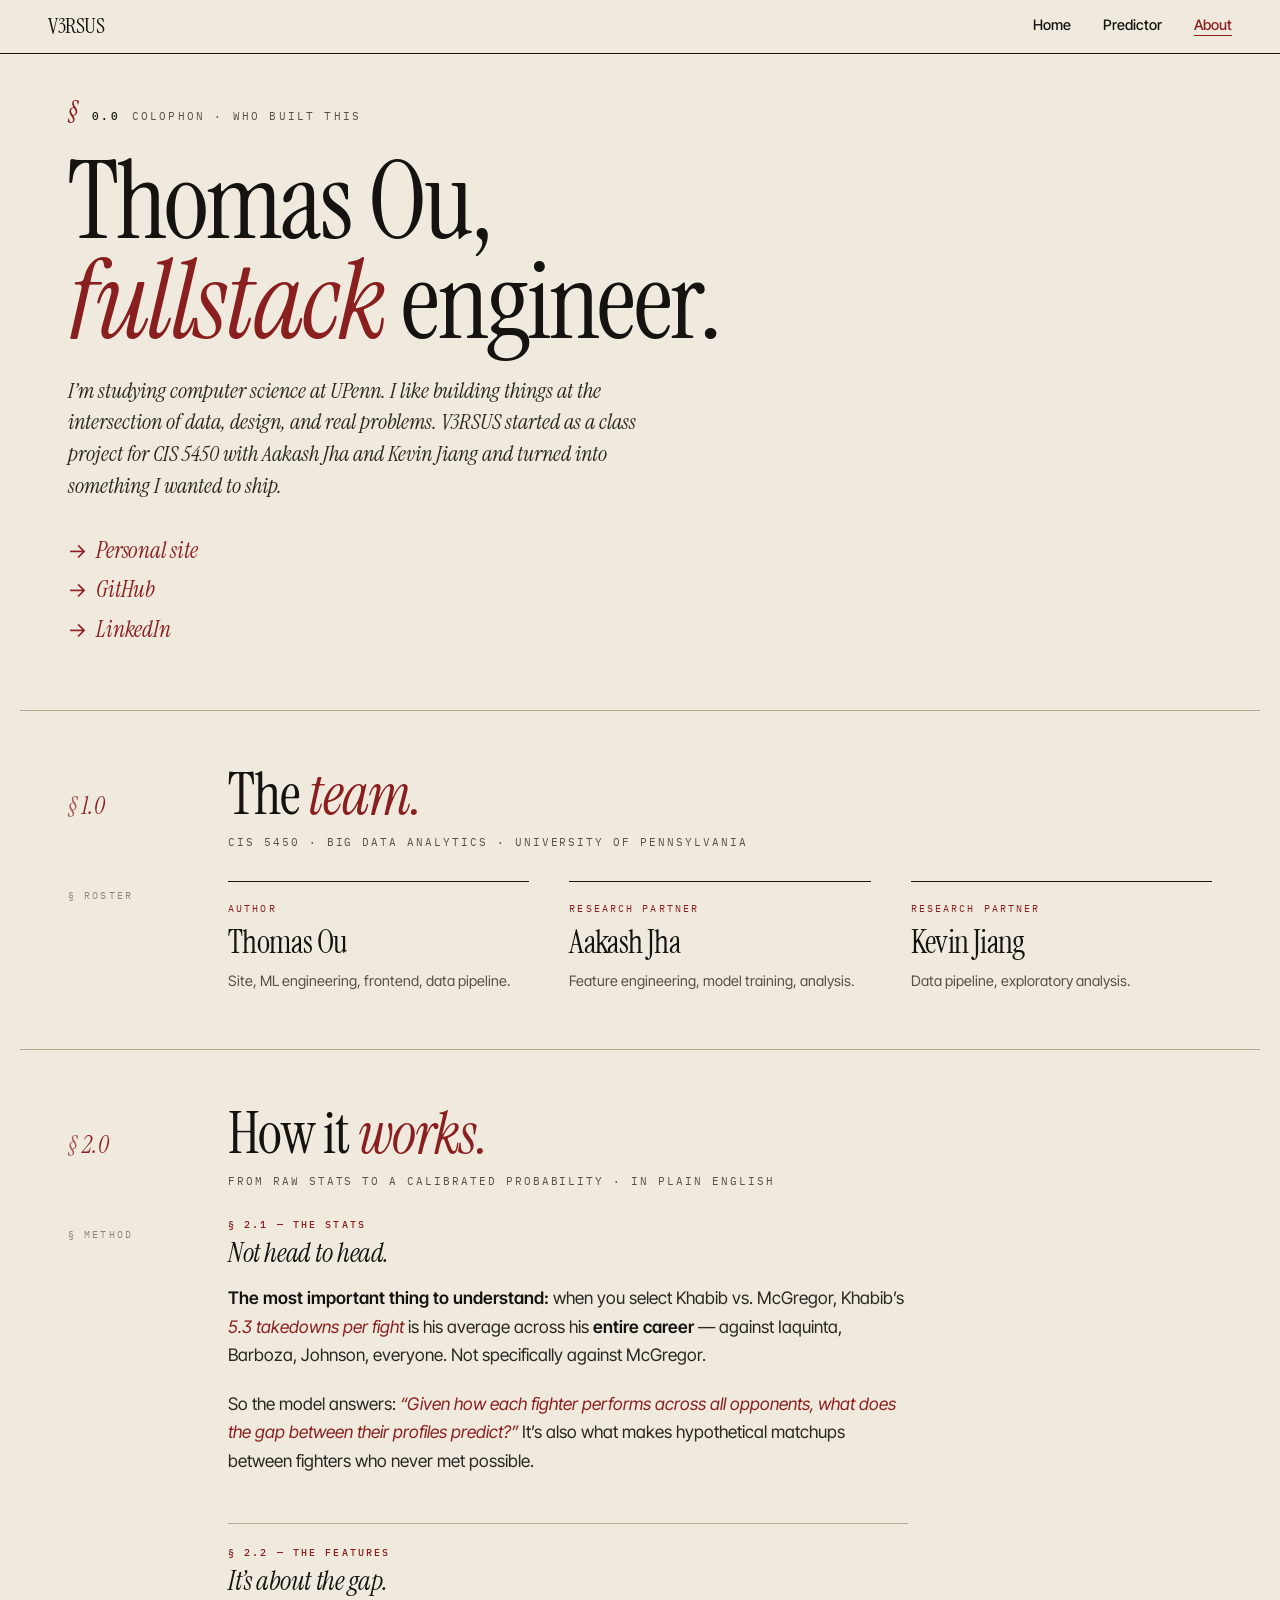
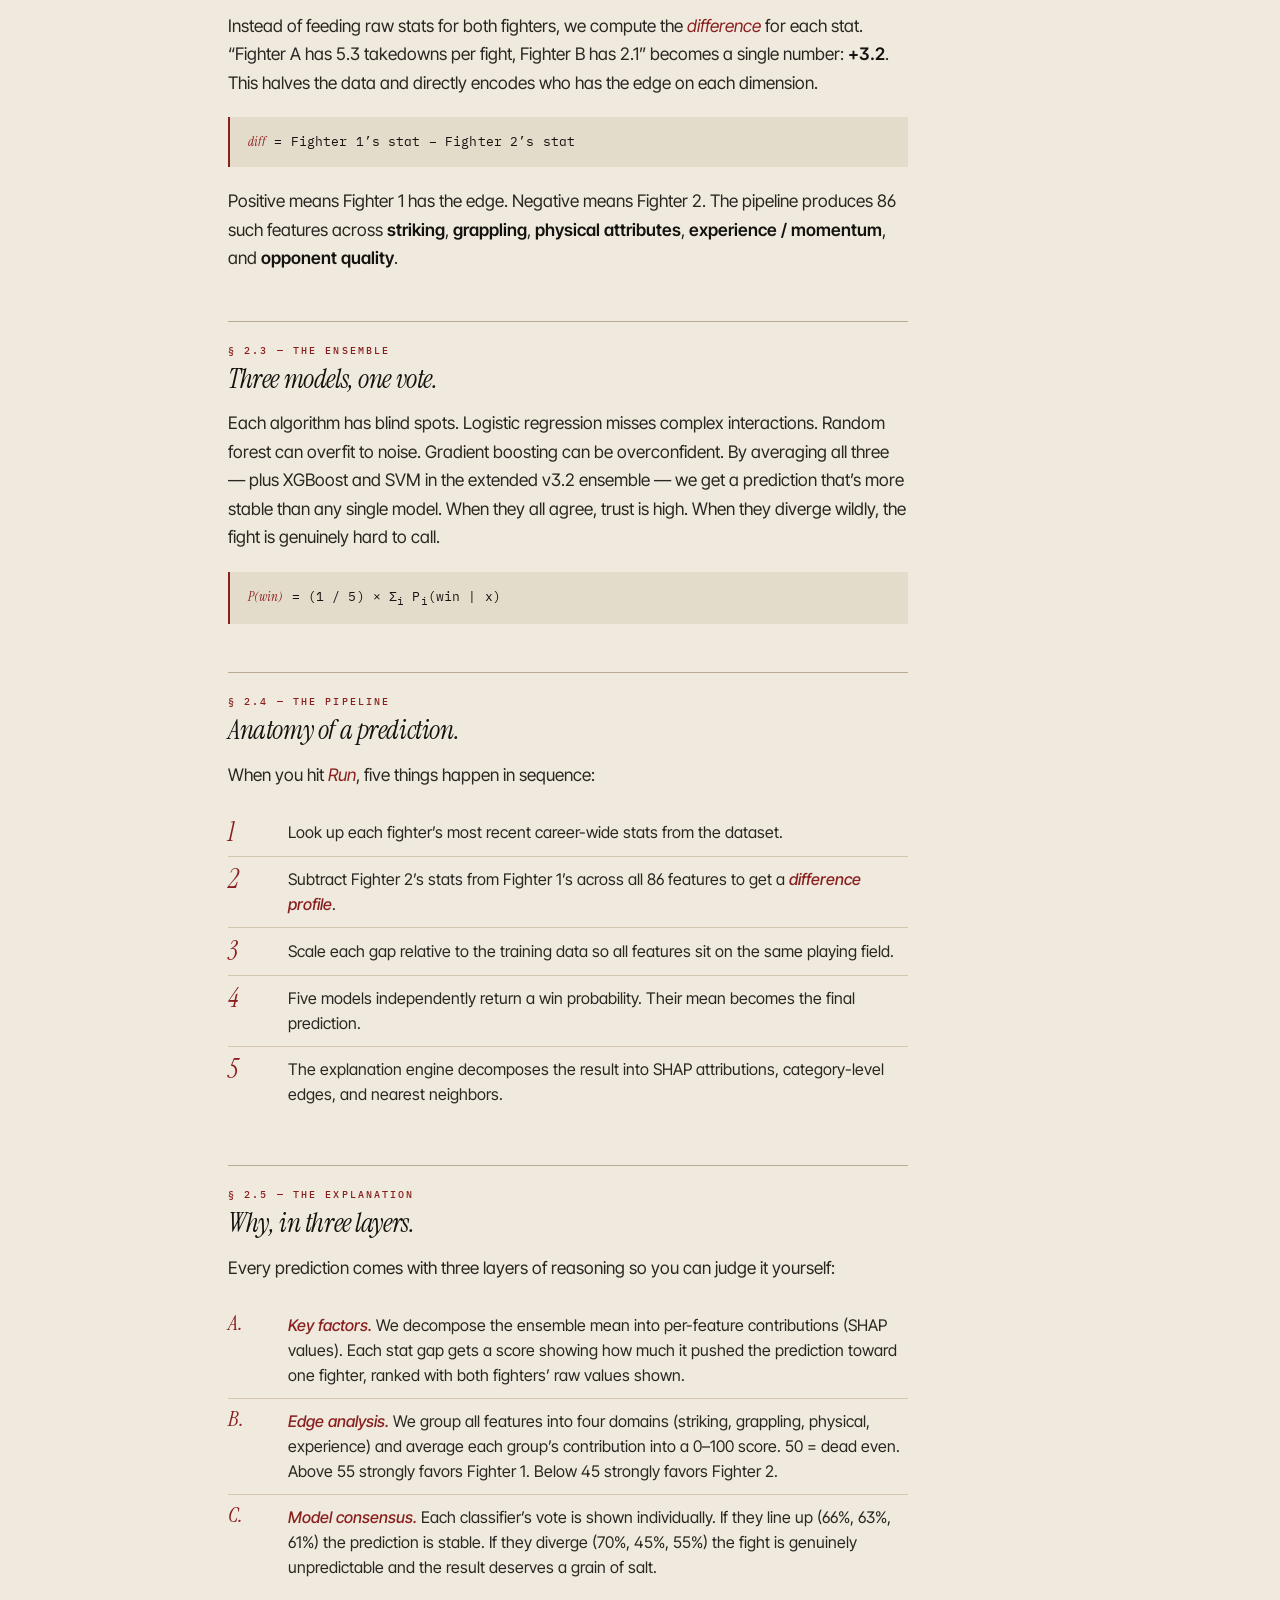
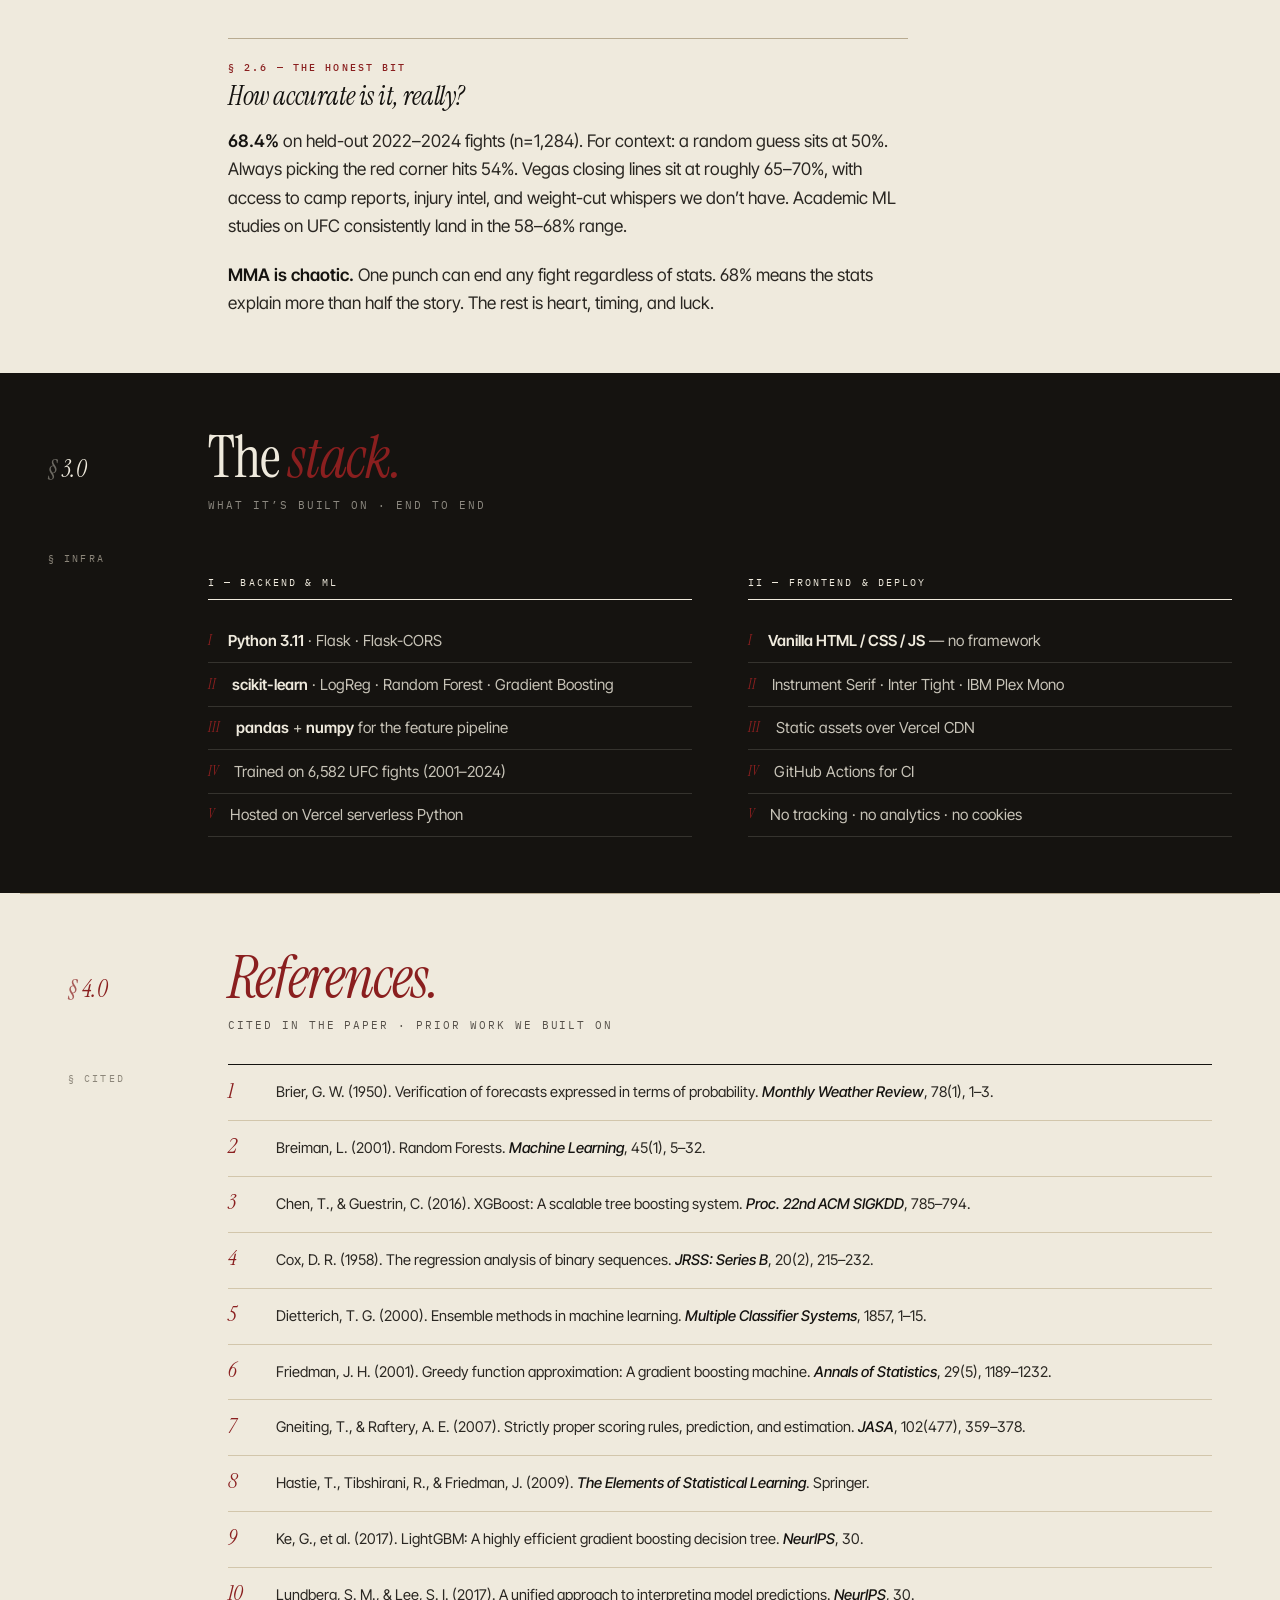
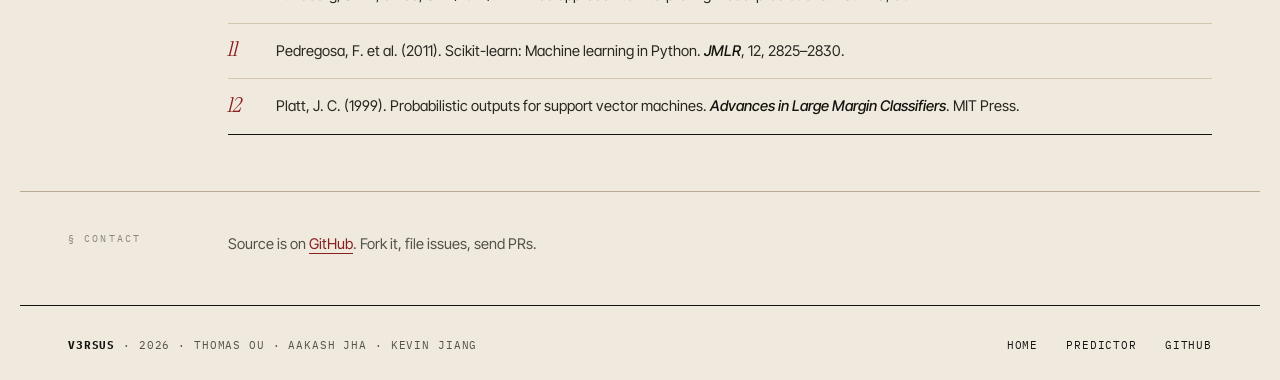
==== commit fb3a8b82: "code cleaning" ====
--- a/public/about.html
+++ b/public/about.html
@@ -40,9 +40,8 @@
     </div>
 
     <h1 class="hero-title">
-        Thomas Ou.<br>
-        <em>Fullstack</em><br>
-        engineer.
+        Thomas Ou,<br>
+        <em>fullstack</em> engineer.
     </h1>
 
     <p class="hero-standfirst">
@@ -101,45 +100,50 @@
     </div>
 
     <div class="spread-body">
-        <span>&sect; 2.1 &nbsp; stats</span>
+        <span>&sect; method</span>
         <div class="prose">
+
+            <h3 class="sub-head">
+                <span class="tag">&sect; 2.1 &mdash; The stats</span>
+                Not head to head.
+            </h3>
             <p>
                 <strong>The most important thing to understand:</strong> when you select Khabib vs. McGregor, Khabib&rsquo;s <em>5.3 takedowns per fight</em> is his average across his <strong>entire career</strong> &mdash; against Iaquinta, Barboza, Johnson, everyone. Not specifically against McGregor.
             </p>
             <p>
                 So the model answers: <em>&ldquo;Given how each fighter performs across all opponents, what does the gap between their profiles predict?&rdquo;</em> It&rsquo;s also what makes hypothetical matchups between fighters who never met possible.
             </p>
-        </div>
-    </div>
-
-    <div class="spread-body" style="margin-top: 2.5rem">
-        <span>&sect; 2.2 &nbsp; features</span>
-        <div class="prose">
-            <p>
-                <strong>Differential features &mdash; it&rsquo;s about the gap.</strong> Instead of feeding raw stats for both fighters, we compute the <em>difference</em> for each stat. &ldquo;Fighter A has 5.3 takedowns/fight, Fighter B has 2.1&rdquo; becomes a single number: <strong>+3.2</strong>. This cuts our data in half and directly encodes who has the edge on each dimension.
-            </p>
-            <div class="meth-formula" style="margin: 1rem 0;"><span>diff</span> = Fighter 1&rsquo;s stat &minus; Fighter 2&rsquo;s stat</div>
+
+
+            <h3 class="sub-head">
+                <span class="tag">&sect; 2.2 &mdash; The features</span>
+                It&rsquo;s about the gap.
+            </h3>
+            <p>
+                Instead of feeding raw stats for both fighters, we compute the <em>difference</em> for each stat. &ldquo;Fighter A has 5.3 takedowns per fight, Fighter B has 2.1&rdquo; becomes a single number: <strong>+3.2</strong>. This halves the data and directly encodes who has the edge on each dimension.
+            </p>
+            <div class="meth-formula"><span>diff</span> = Fighter 1&rsquo;s stat &minus; Fighter 2&rsquo;s stat</div>
             <p>
                 Positive means Fighter 1 has the edge. Negative means Fighter 2. The pipeline produces 86 such features across <strong>striking</strong>, <strong>grappling</strong>, <strong>physical attributes</strong>, <strong>experience / momentum</strong>, and <strong>opponent quality</strong>.
             </p>
-        </div>
-    </div>
-
-    <div class="spread-body" style="margin-top: 2.5rem">
-        <span>&sect; 2.3 &nbsp; ensemble</span>
-        <div class="prose">
-            <p>
-                <strong>Three models, one vote.</strong> Each algorithm has blind spots. Logistic regression misses complex interactions. Random forest can overfit to noise. Gradient boosting can be overconfident. By averaging all three (plus XGBoost and SVM for the extended v3.2 ensemble) we get a prediction that&rsquo;s more stable than any single model. When they all agree, trust is high. When they diverge wildly, the fight is genuinely hard to call.
-            </p>
-            <div class="meth-formula" style="margin: 1rem 0;"><span>P(win)</span> = (1 / 5) &times; &Sigma;<sub>i</sub> P<sub>i</sub>(win | x)</div>
-        </div>
-    </div>
-
-    <div class="spread-body" style="margin-top: 2.5rem">
-        <span>&sect; 2.4 &nbsp; pipeline</span>
-        <div class="prose">
-            <p>
-                <strong>Anatomy of a prediction.</strong> When you hit <em>Run</em>, five things happen in sequence:
+
+
+            <h3 class="sub-head">
+                <span class="tag">&sect; 2.3 &mdash; The ensemble</span>
+                Three models, one vote.
+            </h3>
+            <p>
+                Each algorithm has blind spots. Logistic regression misses complex interactions. Random forest can overfit to noise. Gradient boosting can be overconfident. By averaging all three &mdash; plus XGBoost and SVM in the extended v3.2 ensemble &mdash; we get a prediction that&rsquo;s more stable than any single model. When they all agree, trust is high. When they diverge wildly, the fight is genuinely hard to call.
+            </p>
+            <div class="meth-formula"><span>P(win)</span> = (1 / 5) &times; &Sigma;<sub>i</sub> P<sub>i</sub>(win | x)</div>
+
+
+            <h3 class="sub-head">
+                <span class="tag">&sect; 2.4 &mdash; The pipeline</span>
+                Anatomy of a prediction.
+            </h3>
+            <p>
+                When you hit <em>Run</em>, five things happen in sequence:
             </p>
             <ol class="numbered-list">
                 <li><span>Look up each fighter&rsquo;s most recent career-wide stats from the dataset.</span></li>
@@ -148,32 +152,33 @@
                 <li><span>Five models independently return a win probability. Their mean becomes the final prediction.</span></li>
                 <li><span>The explanation engine decomposes the result into SHAP attributions, category-level edges, and nearest neighbors.</span></li>
             </ol>
-        </div>
-    </div>
-
-    <div class="spread-body" style="margin-top: 2.5rem">
-        <span>&sect; 2.5 &nbsp; explain</span>
-        <div class="prose">
-            <p>
-                <strong>Explaining the why.</strong> Every prediction comes with three layers of reasoning so you can judge it yourself:
+
+
+            <h3 class="sub-head">
+                <span class="tag">&sect; 2.5 &mdash; The explanation</span>
+                Why, in three layers.
+            </h3>
+            <p>
+                Every prediction comes with three layers of reasoning so you can judge it yourself:
             </p>
             <ul class="lettered-list">
-                <li><em>Key factors.</em> We decompose the ensemble mean into per-feature contributions (SHAP values). Each stat gap gets a score showing how much it pushed the prediction toward one fighter, ranked with both fighters&rsquo; raw values shown.</li>
-                <li><em>Edge analysis.</em> We group all features into four domains (striking, grappling, physical, experience) and average each group&rsquo;s contribution into a 0&ndash;100 score. 50 = dead even. Above 55 strongly favors Fighter 1. Below 45 strongly favors Fighter 2.</li>
-                <li><em>Model consensus.</em> Each classifier&rsquo;s vote is shown individually. If they line up (66%, 63%, 61%) the prediction is stable. If they diverge (70%, 45%, 55%) the fight is genuinely unpredictable and the result deserves a grain of salt.</li>
+                <li><span><em>Key factors.</em> We decompose the ensemble mean into per-feature contributions (SHAP values). Each stat gap gets a score showing how much it pushed the prediction toward one fighter, ranked with both fighters&rsquo; raw values shown.</span></li>
+                <li><span><em>Edge analysis.</em> We group all features into four domains (striking, grappling, physical, experience) and average each group&rsquo;s contribution into a 0&ndash;100 score. 50 = dead even. Above 55 strongly favors Fighter 1. Below 45 strongly favors Fighter 2.</span></li>
+                <li><span><em>Model consensus.</em> Each classifier&rsquo;s vote is shown individually. If they line up (66%, 63%, 61%) the prediction is stable. If they diverge (70%, 45%, 55%) the fight is genuinely unpredictable and the result deserves a grain of salt.</span></li>
             </ul>
-        </div>
-    </div>
-
-    <div class="spread-body" style="margin-top: 2.5rem">
-        <span>&sect; 2.6 &nbsp; honesty</span>
-        <div class="prose">
-            <p>
-                <strong>How accurate is it?</strong> 68.4% on held-out 2022&ndash;2024 fights (n=1,284). For context: a random guess sits at 50%. Always picking the red corner hits 54%. Vegas closing lines sit at roughly 65&ndash;70%, with access to camp reports, injury intel, and weight-cut whispers we don&rsquo;t have. Academic ML studies on UFC consistently land in the 58&ndash;68% range.
-            </p>
-            <p>
-                <strong>The reality: MMA is chaotic.</strong> One punch can end any fight regardless of stats. 68% means the stats explain more than half the story. The rest is heart, timing, and luck.
-            </p>
+
+
+            <h3 class="sub-head">
+                <span class="tag">&sect; 2.6 &mdash; The honest bit</span>
+                How accurate is it, really?
+            </h3>
+            <p>
+                <strong>68.4%</strong> on held-out 2022&ndash;2024 fights (n=1,284). For context: a random guess sits at 50%. Always picking the red corner hits 54%. Vegas closing lines sit at roughly 65&ndash;70%, with access to camp reports, injury intel, and weight-cut whispers we don&rsquo;t have. Academic ML studies on UFC consistently land in the 58&ndash;68% range.
+            </p>
+            <p>
+                <strong>MMA is chaotic.</strong> One punch can end any fight regardless of stats. 68% means the stats explain more than half the story. The rest is heart, timing, and luck.
+            </p>
+
         </div>
     </div>
 </section>
@@ -192,28 +197,26 @@
 
         <div class="spread-body">
             <span>&sect; infra</span>
-            <div class="prose">
-                <div class="meth">
-                    <div class="meth-col">
-                        <div class="meth-col-label">I &mdash; Backend &amp; ML</div>
-                        <ul class="meth-list">
-                            <li><span><b>Python 3.11</b> &middot; Flask &middot; Flask-CORS</span></li>
-                            <li><span><b>scikit-learn</b> &middot; LogReg &middot; Random Forest &middot; Gradient Boosting</span></li>
-                            <li><span><b>pandas, numpy</b> for the feature pipeline</span></li>
-                            <li><span>Trained on 6,582 UFC fights (2001&ndash;2024)</span></li>
-                            <li><span>Hosted on Vercel serverless Python</span></li>
-                        </ul>
-                    </div>
-                    <div class="meth-col">
-                        <div class="meth-col-label">II &mdash; Frontend &amp; Deploy</div>
-                        <ul class="meth-list">
-                            <li><span><b>Vanilla HTML / CSS / JS</b> &mdash; no framework</span></li>
-                            <li><span>Instrument Serif &middot; Inter Tight &middot; IBM Plex Mono</span></li>
-                            <li><span>Static assets over Vercel CDN</span></li>
-                            <li><span>GitHub Actions for CI</span></li>
-                            <li><span>No tracking, no analytics, no trackers</span></li>
-                        </ul>
-                    </div>
+            <div class="meth">
+                <div class="meth-col">
+                    <div class="meth-col-label">I &mdash; Backend &amp; ML</div>
+                    <ul class="meth-list">
+                        <li><span><b>Python 3.11</b> &middot; Flask &middot; Flask-CORS</span></li>
+                        <li><span><b>scikit-learn</b> &middot; LogReg &middot; Random Forest &middot; Gradient Boosting</span></li>
+                        <li><span><b>pandas</b> + <b>numpy</b> for the feature pipeline</span></li>
+                        <li><span>Trained on 6,582 UFC fights (2001&ndash;2024)</span></li>
+                        <li><span>Hosted on Vercel serverless Python</span></li>
+                    </ul>
+                </div>
+                <div class="meth-col">
+                    <div class="meth-col-label">II &mdash; Frontend &amp; Deploy</div>
+                    <ul class="meth-list">
+                        <li><span><b>Vanilla HTML / CSS / JS</b> &mdash; no framework</span></li>
+                        <li><span>Instrument Serif &middot; Inter Tight &middot; IBM Plex Mono</span></li>
+                        <li><span>Static assets over Vercel CDN</span></li>
+                        <li><span>GitHub Actions for CI</span></li>
+                        <li><span>No tracking &middot; no analytics &middot; no cookies</span></li>
+                    </ul>
                 </div>
             </div>
         </div>
@@ -255,7 +258,7 @@
 <aside class="colophon">
     <span class="colophon-tag">&sect; contact</span>
     <div class="colophon-body">
-        <p>Built 2025&ndash;26 for CIS 5450 at the University of Pennsylvania. If you want to work on something, argue about a prediction, or tell me what&rsquo;s wrong with the model, <a href="https://thomasou.com">thomasou.com</a> or GitHub.</p>
+        <p>Source is on <a href="https://github.com/Smokeybear10" target="_blank" rel="noopener">GitHub</a>. Fork it, file issues, send PRs.</p>
     </div>
 </aside>
 
--- a/public/home.css
+++ b/public/home.css
@@ -153,7 +153,7 @@
     line-height: 0.92;
     letter-spacing: -0.022em;
     color: var(--ink);
-    max-width: 11.5ch;
+    max-width: 22ch;
     margin-bottom: 1.5rem;
 }
 .hero-title em {
@@ -614,6 +614,39 @@
 .spread.dark .meth-formula { background: rgba(239,234,221,0.08); color: var(--paper); }
 
 
+/* ---- INLINE SUBHEADINGS inside a .prose ---- */
+.sub-head {
+    display: block;
+    font-family: var(--display);
+    font-weight: 400;
+    font-style: italic;
+    font-size: 1.7rem;
+    line-height: 1.1;
+    letter-spacing: -0.015em;
+    color: var(--ink);
+    margin: 3rem 0 1rem;
+    padding-top: 1.5rem;
+    border-top: 1px solid var(--rule);
+}
+.spread.dark .sub-head { color: var(--paper); border-top-color: rgba(239,234,221,0.2); }
+.sub-head:first-child { margin-top: 0; padding-top: 0; border-top: none; }
+.sub-head .tag {
+    display: block;
+    font-family: var(--mono);
+    font-style: normal;
+    font-size: 0.6rem;
+    font-weight: 500;
+    letter-spacing: 0.22em;
+    text-transform: uppercase;
+    color: var(--accent);
+    margin-bottom: 0.45rem;
+}
+
+.prose .meth-formula {
+    margin: 1.25rem 0;
+}
+
+
 /* ---- TEAM GRID ---- */
 .team-grid {
     display: grid;
@@ -663,7 +696,7 @@
     counter-increment: pr;
     display: grid;
     grid-template-columns: 40px 1fr;
-    gap: 1.25rem;
+    column-gap: 1.25rem;
     padding: 0.65rem 0;
     border-bottom: 1px solid var(--rule-soft);
     font-family: var(--sans);
@@ -671,28 +704,23 @@
     line-height: 1.55;
     color: var(--ink-soft);
 }
+.numbered-list li > *,
+.lettered-list li > * { grid-column: 2; min-width: 0; }
 .numbered-list li:last-child,
 .lettered-list li:last-child { border-bottom: none; }
-.numbered-list li::before {
-    content: counter(pr);
-    font-family: var(--display);
-    font-style: italic;
-    font-size: 1.6rem;
+.numbered-list li::before,
+.lettered-list li::before {
+    grid-column: 1;
+    grid-row: 1;
+    font-family: var(--display);
+    font-style: italic;
     color: var(--accent);
     line-height: 1;
 }
-.lettered-list li::before {
-    content: counter(pr, upper-alpha) '.';
-    font-family: var(--display);
-    font-style: italic;
-    font-size: 1.35rem;
-    color: var(--accent);
-    line-height: 1;
-}
-.numbered-list li span,
-.lettered-list li { color: var(--ink-soft); }
+.numbered-list li::before { content: counter(pr); font-size: 1.6rem; }
+.lettered-list li::before { content: counter(pr, upper-alpha) '.'; font-size: 1.35rem; }
 .numbered-list li em,
-.lettered-list li em { color: var(--accent); font-weight: 500; }
+.lettered-list li em { color: var(--accent); font-weight: 500; font-style: italic; }
 .numbered-list li strong,
 .lettered-list li strong { color: var(--ink); font-weight: 600; }
 
@@ -707,10 +735,8 @@
 }
 .refs li {
     counter-increment: ref;
-    display: grid;
-    grid-template-columns: 44px 1fr;
-    gap: 1.25rem;
-    padding: 1rem 0;
+    position: relative;
+    padding: 1rem 0 1rem 3rem;
     border-bottom: 1px solid var(--rule-soft);
     font-family: var(--sans);
     font-size: 0.92rem;
@@ -721,13 +747,16 @@
 .refs li:last-child { border-bottom: 1px solid var(--ink); }
 .refs li::before {
     content: counter(ref);
+    position: absolute;
+    left: 0;
+    top: 0.95rem;
     font-family: var(--display);
     font-style: italic;
     font-size: 1.35rem;
     color: var(--accent);
     line-height: 1;
 }
-.refs li:hover { background: var(--paper-warm); padding-left: 0.75rem; }
+.refs li:hover { background: var(--paper-warm); padding-left: 3.75rem; }
 .refs li em { font-style: italic; font-weight: 500; color: var(--ink); }
 
 
@@ -856,7 +885,8 @@
     .chart-frame { height: 150px; }
     footer { grid-template-columns: 1fr; }
     .team-grid { grid-template-columns: 1fr; gap: 1.75rem; }
-    .refs li { grid-template-columns: 32px 1fr; gap: 0.75rem; padding: 0.75rem 0; }
+    .refs li { padding: 0.75rem 0 0.75rem 2.25rem; }
+    .refs li::before { font-size: 1.1rem; top: 0.75rem; }
     .mast { padding: 1rem 1.5rem; }
     .mast-nav { gap: 1.1rem; font-size: 0.85rem; }
     .mast-brand { font-size: 1.2rem; }
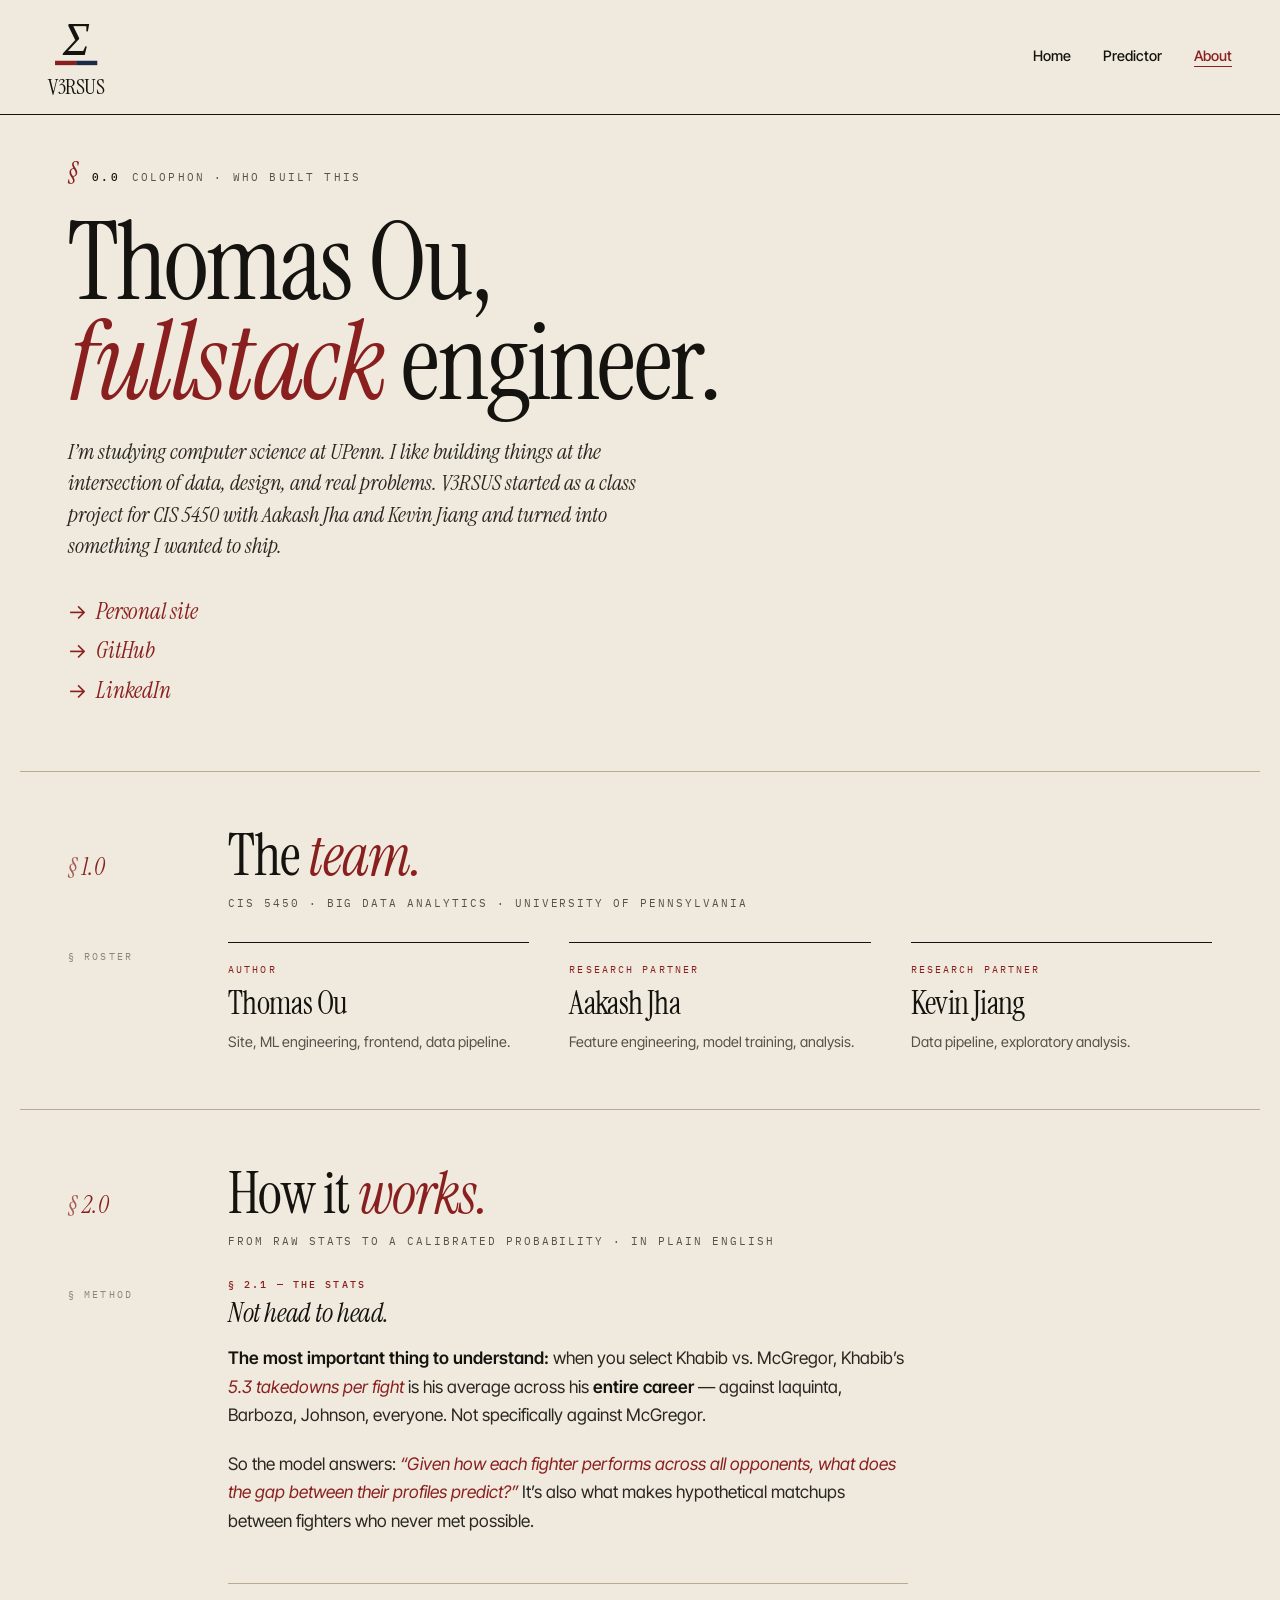
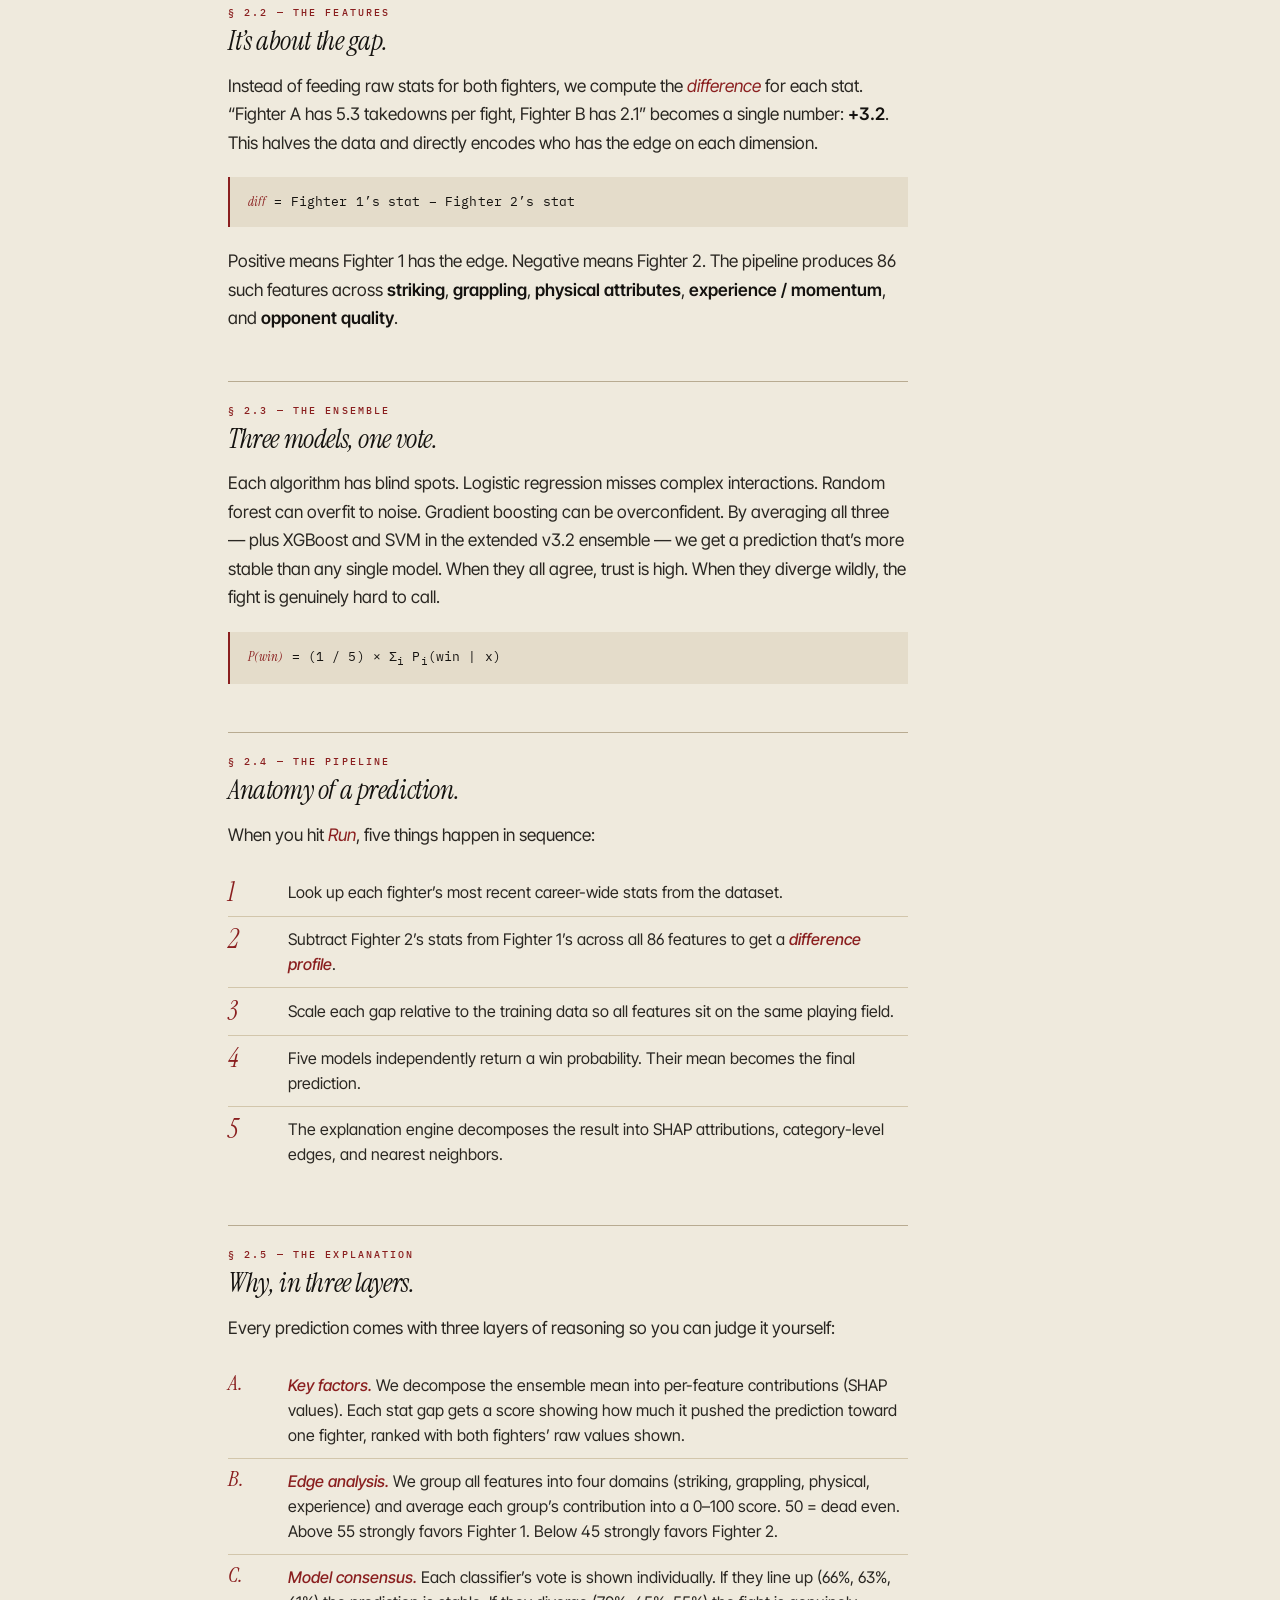
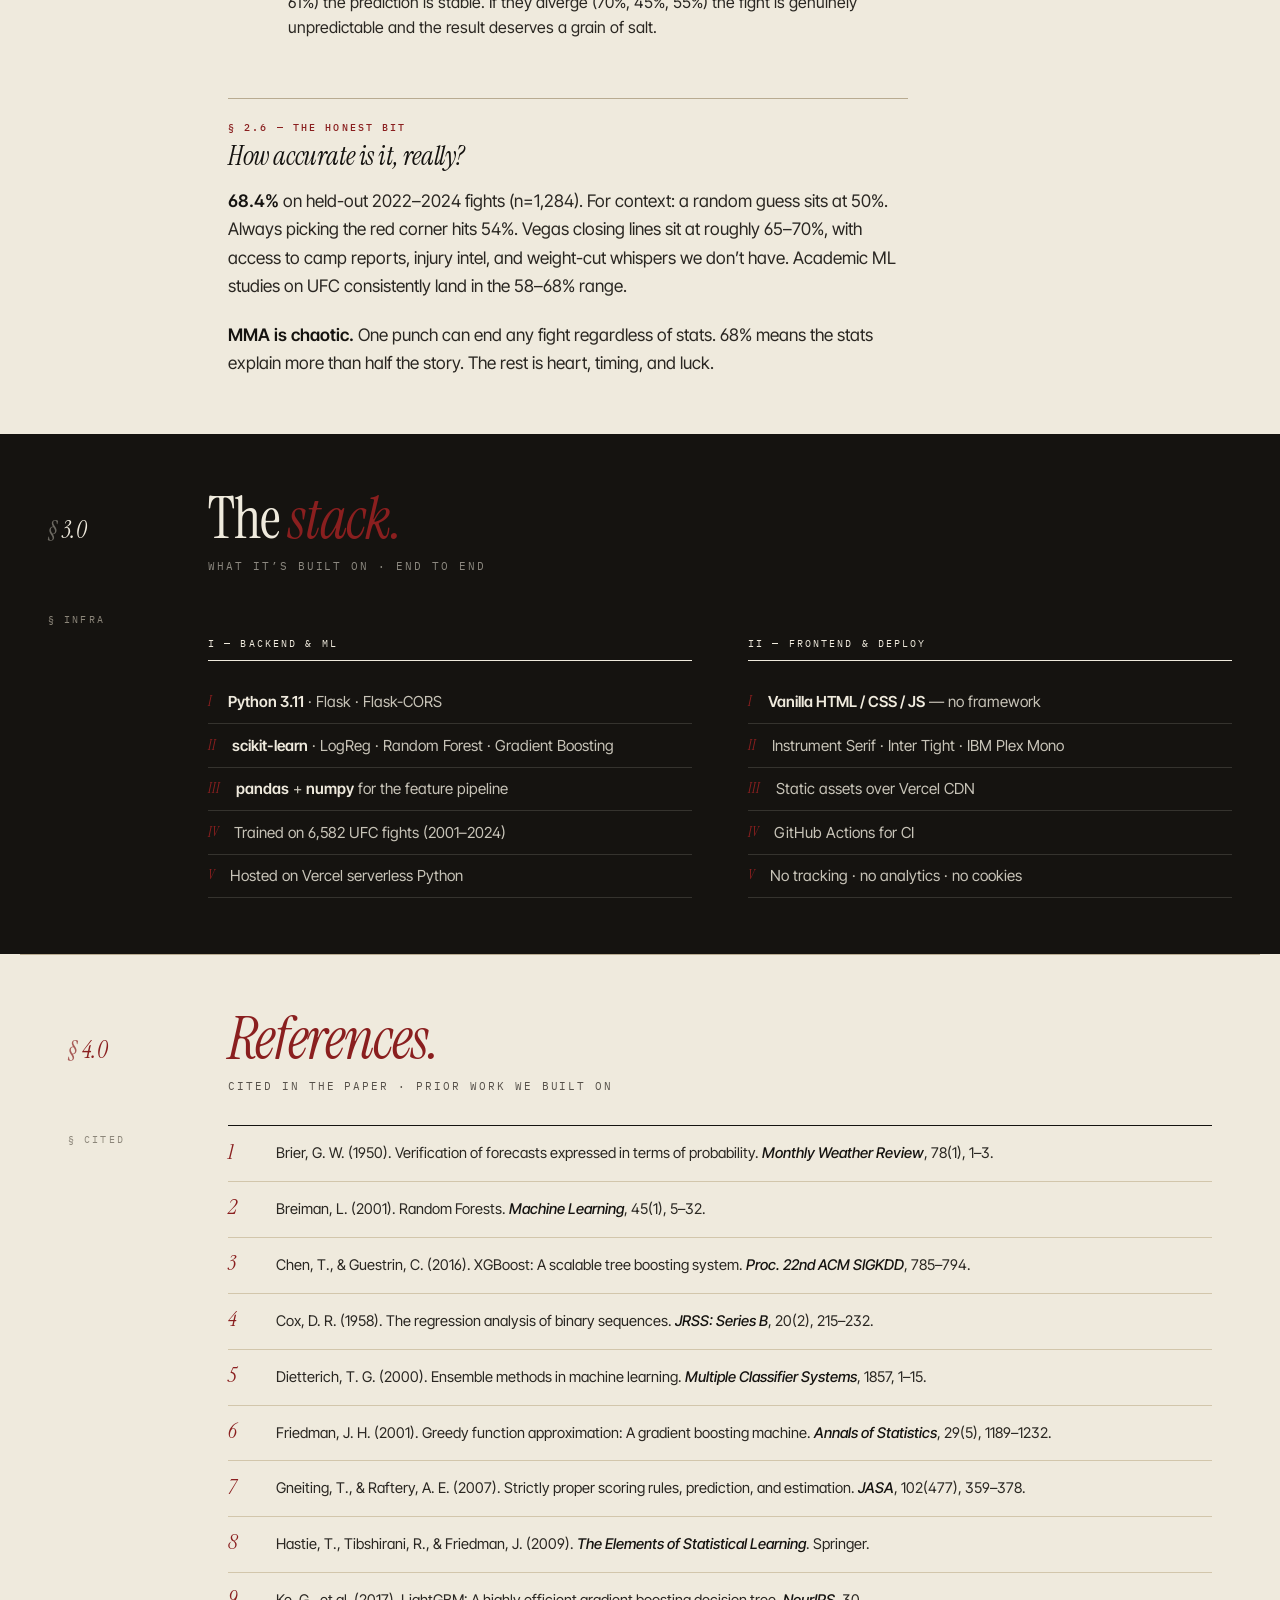
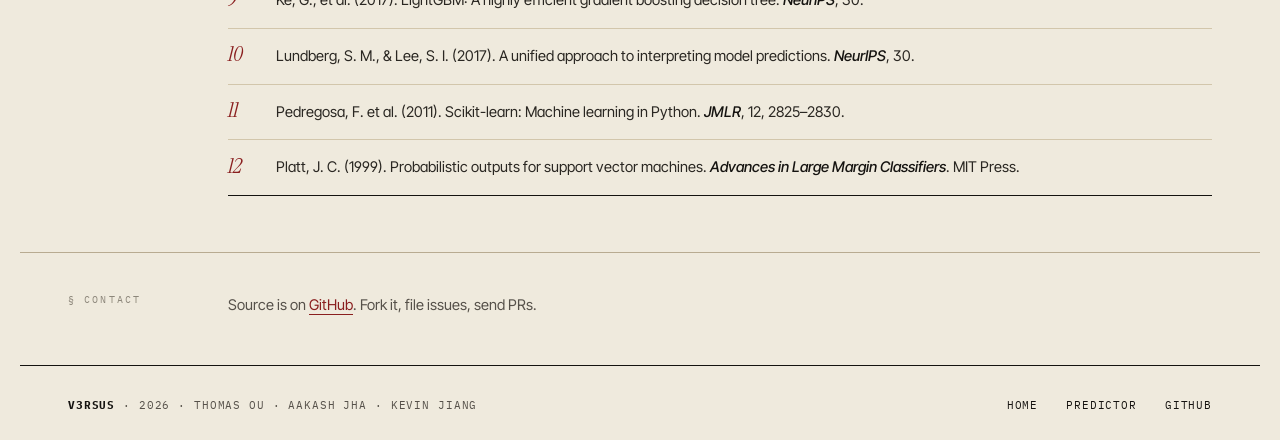
==== commit 4193c4a6: "point GitHub links to 102-RSCH.V3RSUS repo" ====
--- a/public/about.html
+++ b/public/about.html
@@ -22,7 +22,7 @@
 
 <!-- MASTHEAD -->
 <header class="mast">
-    <a href="/" class="mast-brand">V3RSUS</a>
+    <a href="/" class="mast-brand"><svg class="mast-mark" viewBox="0 0 64 64" aria-hidden="true"><text x="32" y="46" text-anchor="middle" font-family="inherit" font-style="italic" font-size="52" fill="currentColor">Σ</text><rect x="8" y="52" width="24" height="5" fill="#8a1f1f"/><rect x="32" y="52" width="24" height="5" fill="#1a2a47"/></svg>V3RSUS</a>
     <nav class="mast-nav">
         <a href="/">Home</a>
         <a href="predict.html">Predictor</a>
@@ -90,7 +90,7 @@
 
 
 <!-- § 2.0 — HOW IT WORKS -->
-<section class="spread reveal">
+<section class="spread reveal" id="how-it-works">
     <div class="spread-head">
         <div class="spread-num">2.0</div>
         <div>
@@ -258,7 +258,7 @@
 <aside class="colophon">
     <span class="colophon-tag">&sect; contact</span>
     <div class="colophon-body">
-        <p>Source is on <a href="https://github.com/Smokeybear10" target="_blank" rel="noopener">GitHub</a>. Fork it, file issues, send PRs.</p>
+        <p>Source is on <a href="https://github.com/Smokeybear10/102-RSCH.V3RSUS" target="_blank" rel="noopener">GitHub</a>. Fork it, file issues, send PRs.</p>
     </div>
 </aside>
 
@@ -271,7 +271,7 @@
     <div>
         <a href="/">Home</a>
         <a href="predict.html">Predictor</a>
-        <a href="https://github.com/Smokeybear10">GitHub</a>
+        <a href="https://github.com/Smokeybear10/102-RSCH.V3RSUS">GitHub</a>
     </div>
 </footer>
 
--- a/public/home.css
+++ b/public/home.css
@@ -49,6 +49,16 @@
 a:hover { color: var(--ink); }
 
 ::selection { background: var(--accent); color: var(--paper); }
+
+:focus { outline: none; }
+:focus-visible {
+    outline: 2px solid var(--accent);
+    outline-offset: 3px;
+    border-radius: 2px;
+}
+input:focus-visible, textarea:focus-visible {
+    outline-offset: 2px;
+}
 
 
 /* ---- MASTHEAD ---- */
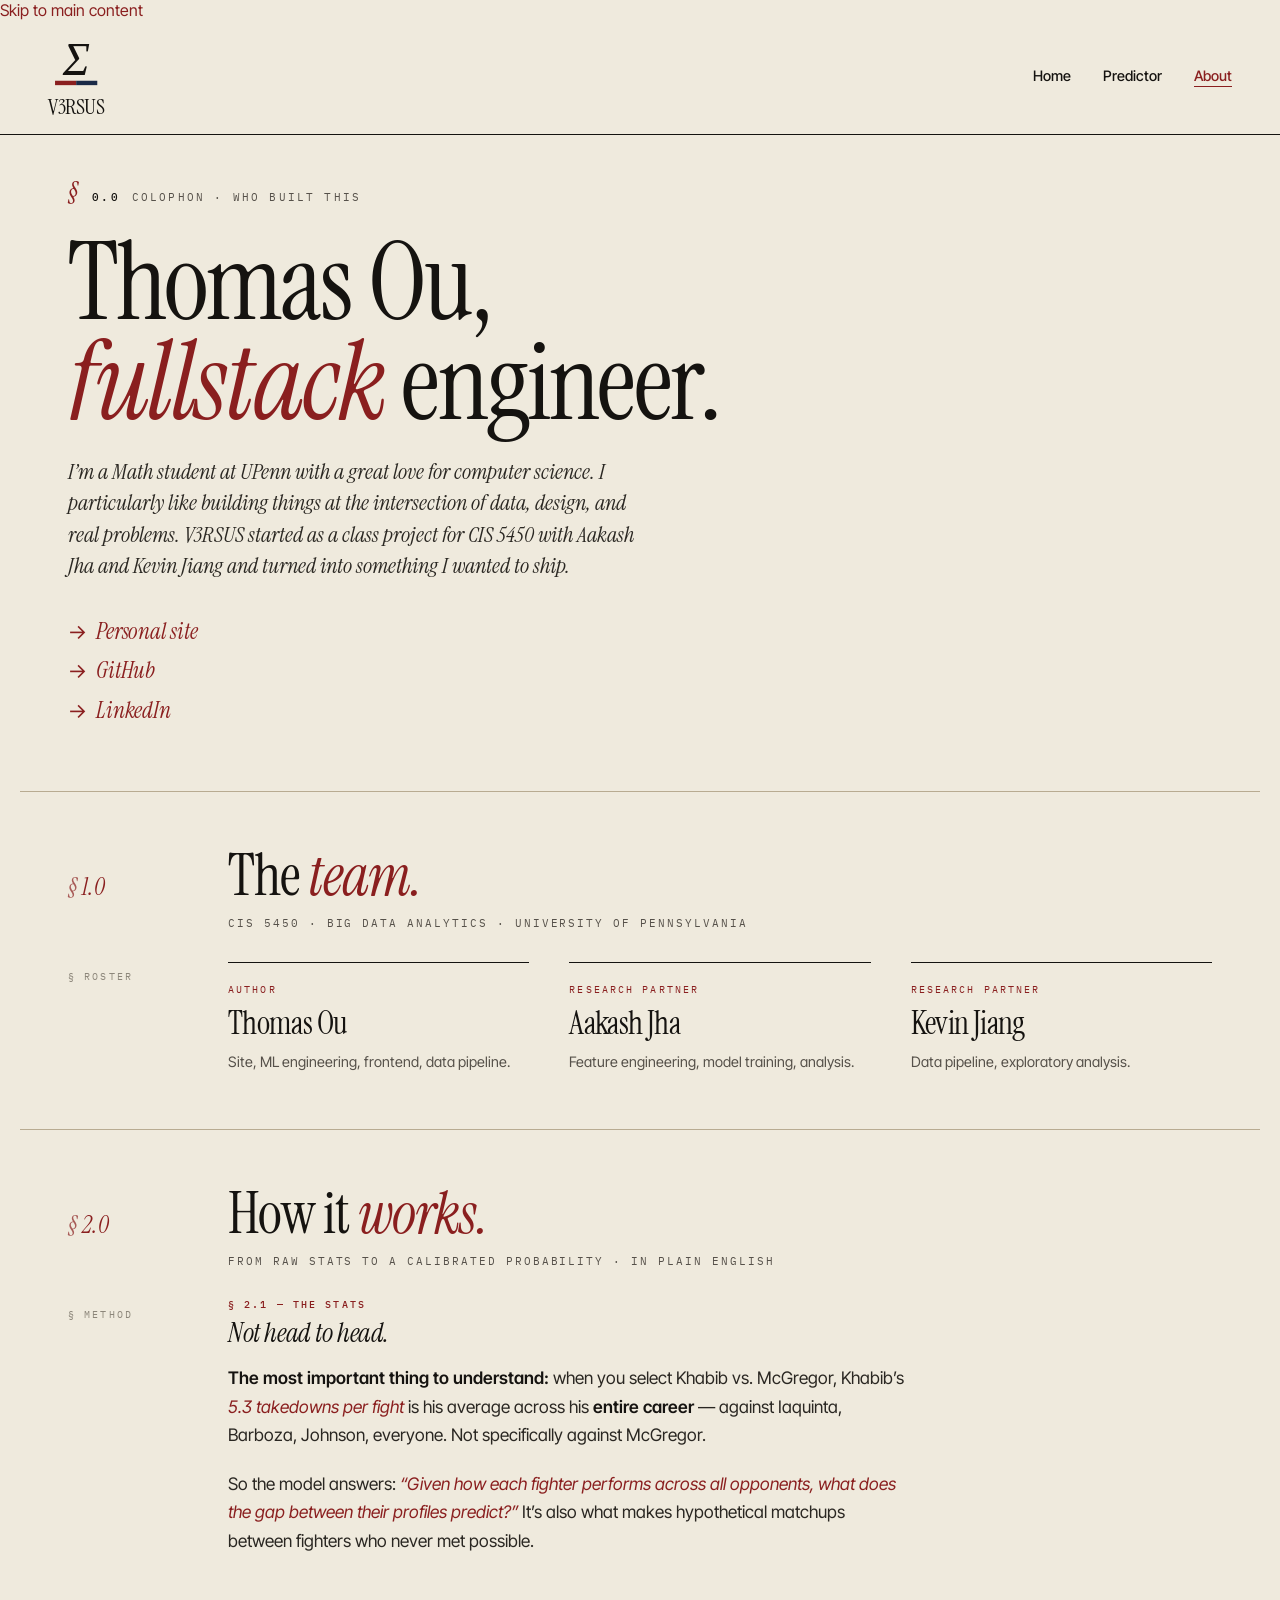
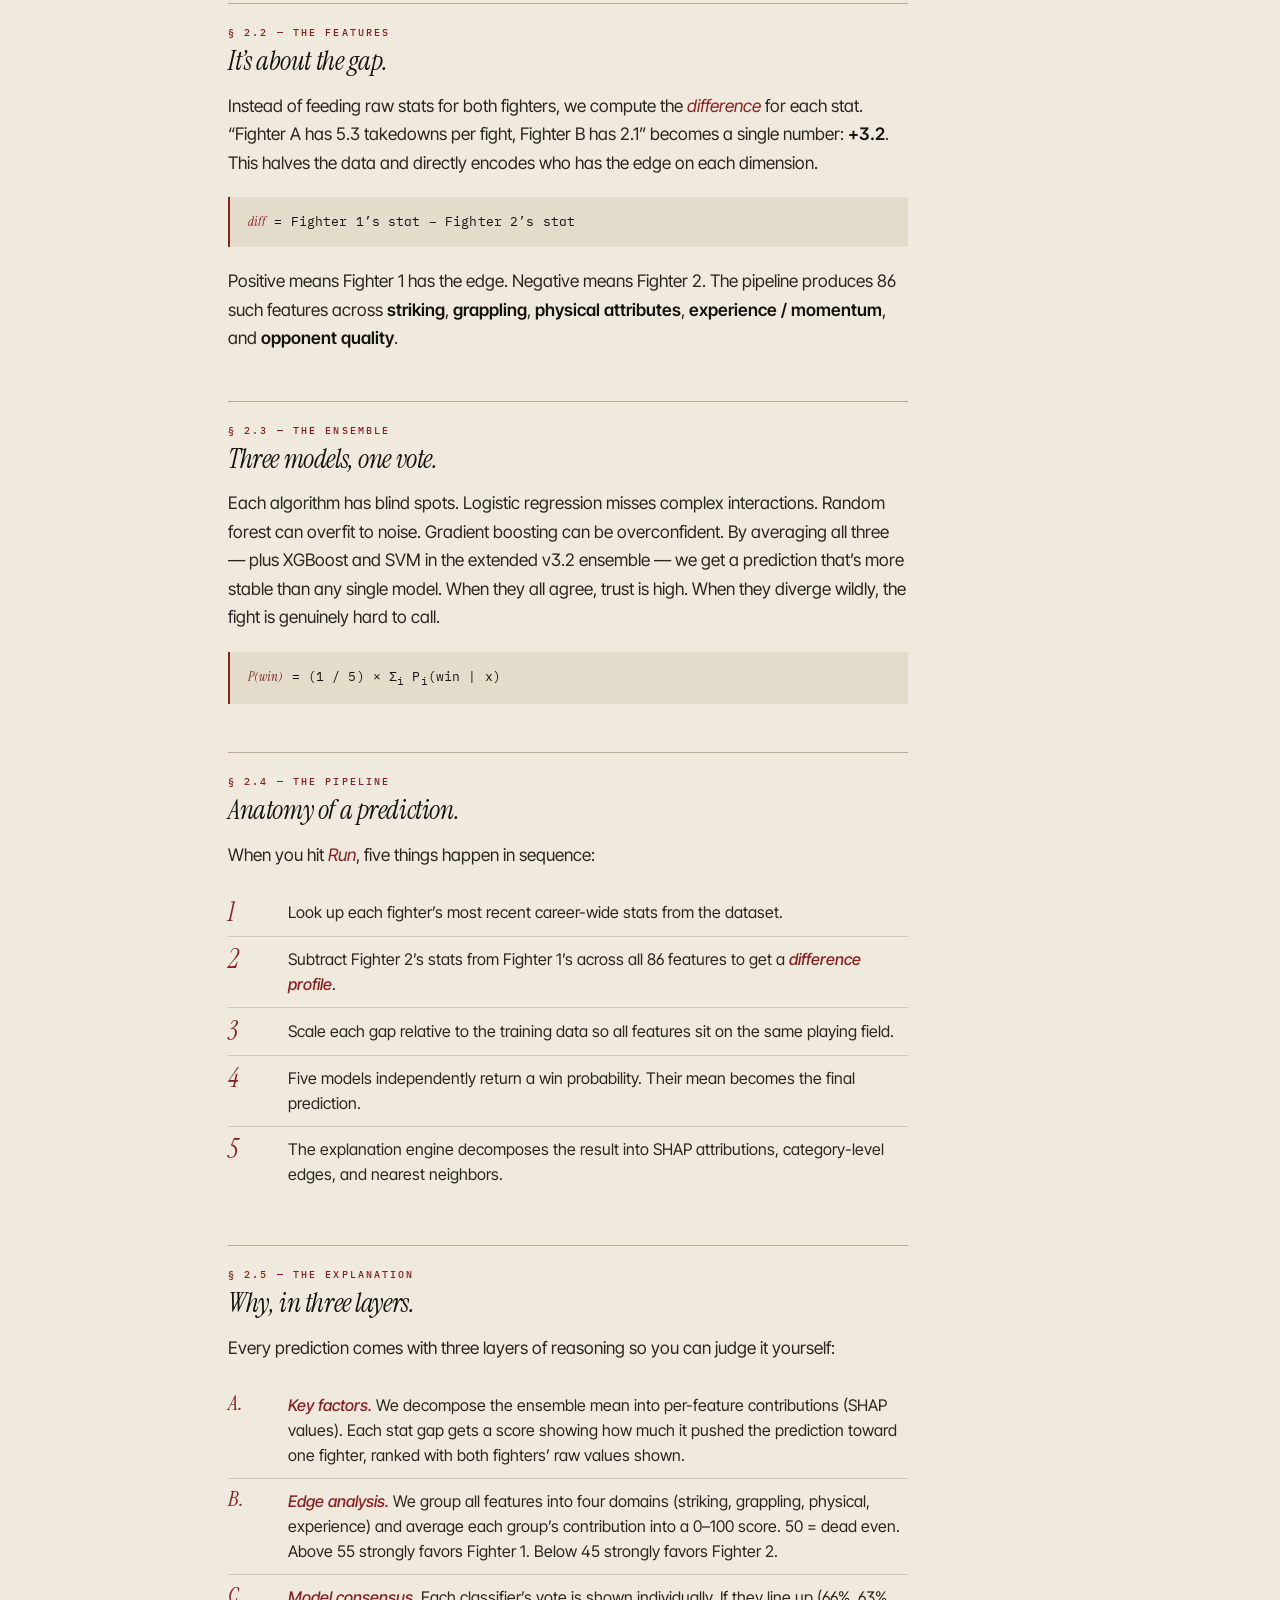
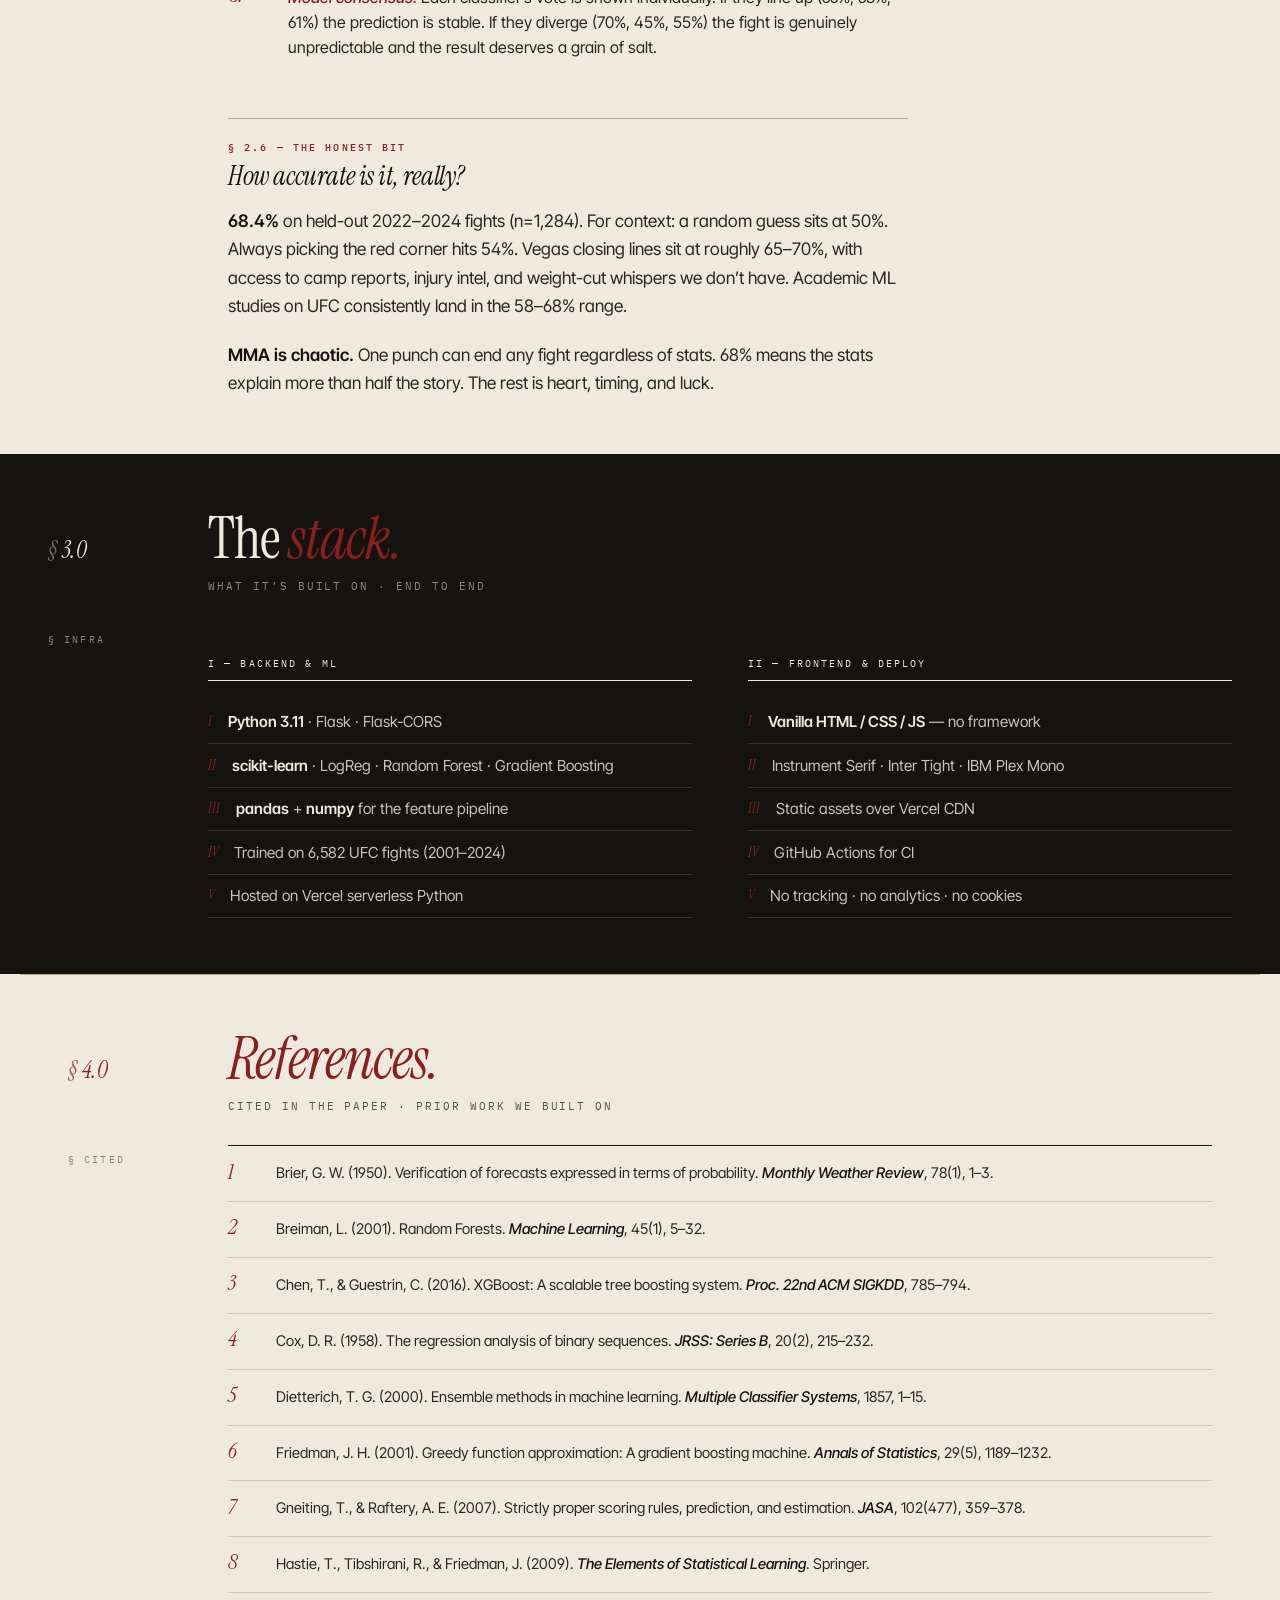
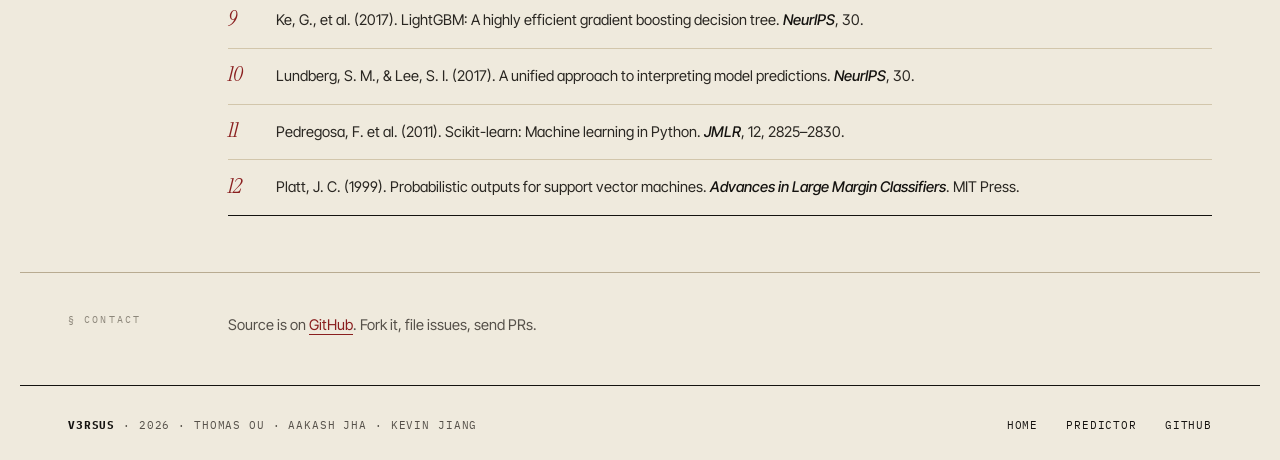
==== commit c0319d52: "seo: add og:image + twitter card meta across all pages" ====
--- a/public/about.html
+++ b/public/about.html
@@ -11,6 +11,13 @@
     <meta property="og:type" content="website">
     <meta property="og:url" content="https://v3rsus.vercel.app/about.html">
     <meta property="og:site_name" content="V3RSUS">
+    <meta property="og:image" content="https://v3rsus.vercel.app/og.png">
+    <meta property="og:image:width" content="1200">
+    <meta property="og:image:height" content="630">
+    <meta name="twitter:card" content="summary_large_image">
+    <meta name="twitter:title" content="V3RSUS — About">
+    <meta name="twitter:description" content="About V3RSUS — the team, the methodology, the stack, and references.">
+    <meta name="twitter:image" content="https://v3rsus.vercel.app/og.png">
     <link rel="preconnect" href="https://fonts.googleapis.com">
     <link rel="preconnect" href="https://fonts.gstatic.com" crossorigin>
     <link href="https://fonts.googleapis.com/css2?family=IBM+Plex+Mono:wght@400;500;700&family=Instrument+Serif:ital@0;1&family=Inter+Tight:wght@400;500;600;700&display=swap" rel="stylesheet">
@@ -19,6 +26,8 @@
     <script src="scroll-anim.js" defer></script>
 </head>
 <body>
+
+<a href="#main" class="skip-link">Skip to main content</a>
 
 <!-- MASTHEAD -->
 <header class="mast">
@@ -31,6 +40,8 @@
 </header>
 
 
+<main id="main">
+
 <!-- HERO -->
 <section class="hero">
     <div class="hero-label">
@@ -45,7 +56,7 @@
     </h1>
 
     <p class="hero-standfirst">
-        I&rsquo;m studying computer science at UPenn. I like building things at the intersection of data, design, and real problems. V3RSUS started as a class project for CIS 5450 with Aakash Jha and Kevin Jiang and turned into something I wanted to ship.
+        I&rsquo;m a Math student at UPenn with a great love for computer science. I particularly like building things at the intersection of data, design, and real problems. V3RSUS started as a class project for CIS 5450 with Aakash Jha and Kevin Jiang and turned into something I wanted to ship.
     </p>
 
     <div class="hero-actions">
@@ -254,6 +265,9 @@
 </section>
 
 
+</main>
+
+
 <!-- COLOPHON -->
 <aside class="colophon">
     <span class="colophon-tag">&sect; contact</span>
